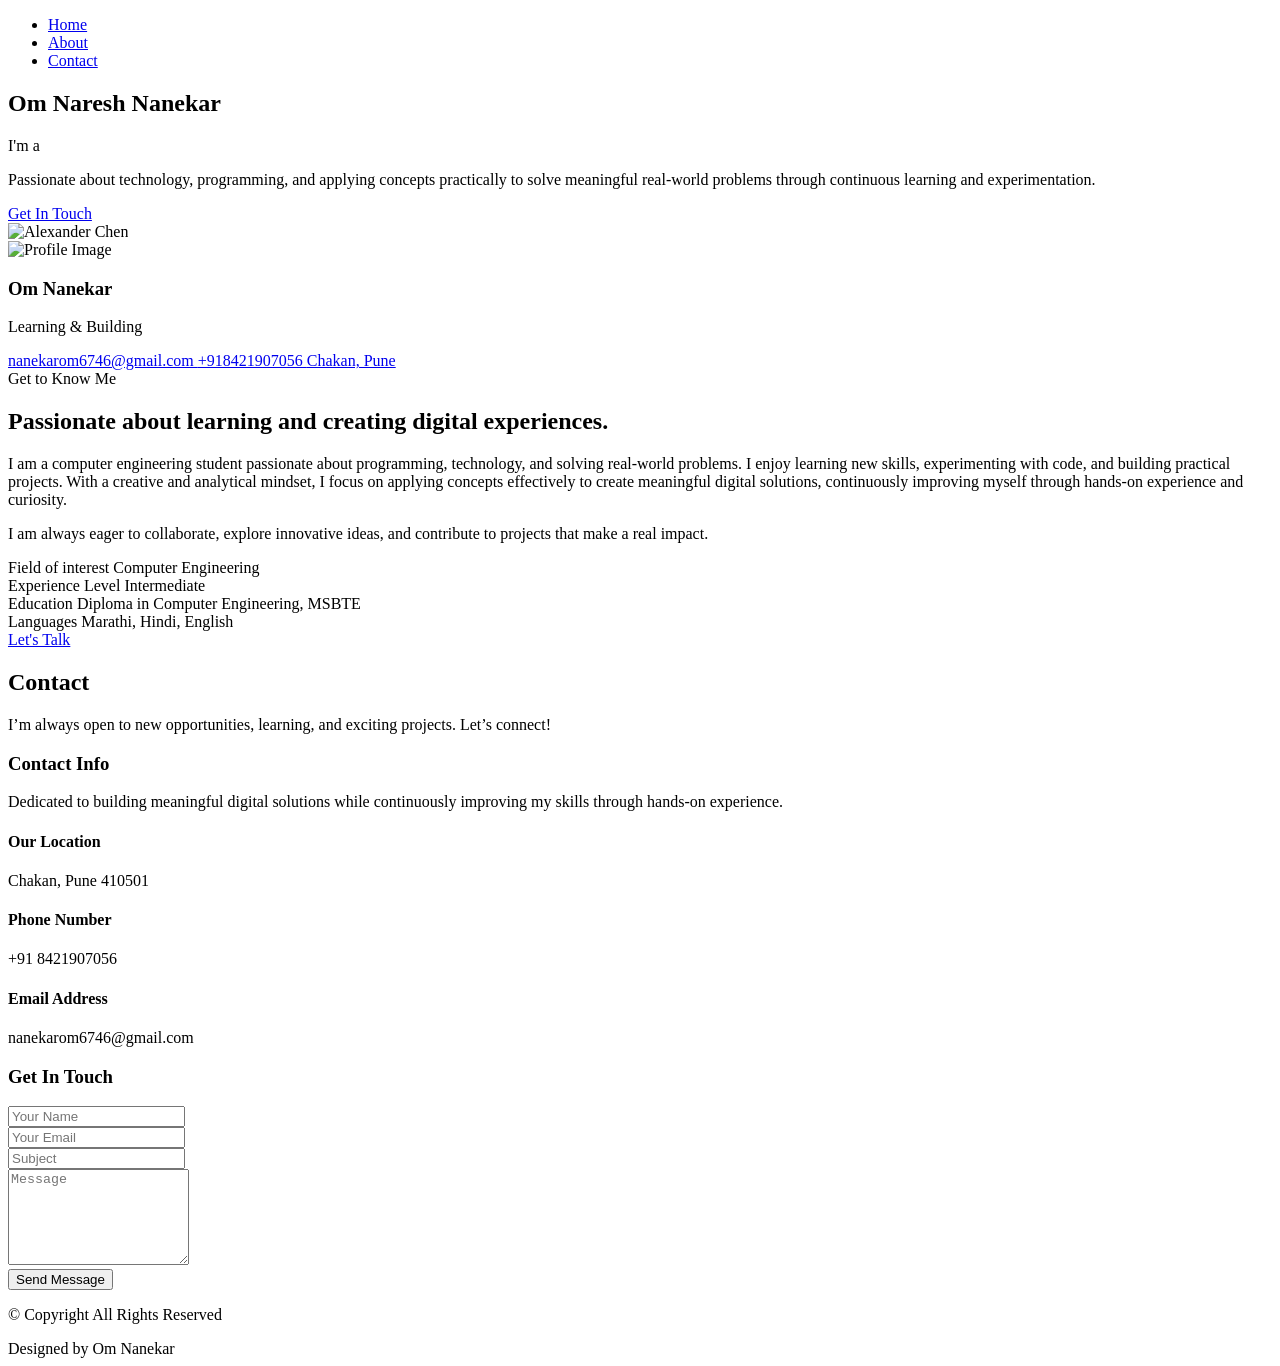
==== index.html @ 0d946e87 "changing the index.html to work forms" ====
<!DOCTYPE html>
<html lang="en">

<head>
  <meta charset="utf-8">
  <meta content="width=device-width, initial-scale=1.0" name="viewport">
  <title>Om Naresh Nanekar | Computer Engineering Student</title>
  <meta name="description" content="">
  <meta name="keywords" content="">

  <!-- Favicons -->
  <link href="assets/img/favicon.png" rel="icon">
  <link href="assets/img/apple-touch-icon.png" rel="apple-touch-icon">

  <!-- Fonts -->
  <link href="https://fonts.googleapis.com" rel="preconnect">
  <link href="https://fonts.gstatic.com" rel="preconnect" crossorigin>
  <link href="https://fonts.googleapis.com/css2?family=Roboto:ital,wght@0,100;0,300;0,400;0,500;0,700;0,900;1,100;1,300;1,400;1,500;1,700;1,900&family=Ubuntu:ital,wght@0,300;0,400;0,500;0,700;1,300;1,400;1,500;1,700&family=Nunito:ital,wght@0,200;0,300;0,400;0,500;0,600;0,700;0,800;0,900;1,200;1,300;1,400;1,500;1,600;1,700;1,800;1,900&display=swap" rel="stylesheet">

  <!-- Vendor CSS Files -->
  <link href="assets/vendor/bootstrap/css/bootstrap.min.css" rel="stylesheet">
  <link href="assets/vendor/bootstrap-icons/bootstrap-icons.css" rel="stylesheet">
  <link href="assets/vendor/aos/aos.css" rel="stylesheet">
  <link href="assets/vendor/glightbox/css/glightbox.min.css" rel="stylesheet">
  <link href="assets/vendor/swiper/swiper-bundle.min.css" rel="stylesheet">

  <!-- Main CSS File -->
  <link href="assets/css/main.css" rel="stylesheet">

  <!-- =======================================================
  * Template Name: SnapFolio
  * Template URL: https://bootstrapmade.com/snapfolio-bootstrap-portfolio-template/
  * Updated: Jul 21 2025 with Bootstrap v5.3.7
  * Author: BootstrapMade.com
  * License: https://bootstrapmade.com/license/
  ======================================================== -->
</head>

<body class="index-page">

  <header id="header" class="header dark-background d-flex flex-column justify-content-center">
    <i class="header-toggle d-xl-none bi bi-list"></i>

    <div class="header-container d-flex flex-column align-items-start">
      <nav id="navmenu" class="navmenu">
        <ul>
          <li><a href="#hero" class="active"><i class="bi bi-house navicon"></i>Home</a></li>
          <li><a href="#about"><i class="bi bi-person navicon"></i> About</a></li>
          <!--<li><a href="#portfolio"><i class="bi bi-images navicon"></i> Portfolio</a></li>-->
          <!--<li><a href="#services"><i class="bi bi-hdd-stack navicon"></i> Services</a></li>-->
          <!--<li class="dropdown"><a href="#"><i class="bi bi-menu-button navicon"></i> <span>Dropdown</span> <i class="bi bi-chevron-down toggle-dropdown"></i></a>
            <ul>
              <li><a href="#">Dropdown 1</a></li>
              <li class="dropdown"><a href="#"><span>Deep Dropdown</span> <i class="bi bi-chevron-down toggle-dropdown"></i></a>
                <ul>
                  <li><a href="#">Deep Dropdown 1</a></li>
                  <li><a href="#">Deep Dropdown 2</a></li>
                  <li><a href="#">Deep Dropdown 3</a></li>
                  <li><a href="#">Deep Dropdown 4</a></li>
                  <li><a href="#">Deep Dropdown 5</a></li>
                </ul>
              </li>
              <li><a href="#">Dropdown 2</a></li>
              <li><a href="#">Dropdown 3</a></li>
              <li><a href="#">Dropdown 4</a></li>
            </ul>
          </li>-->
          <li><a href="#contact"><i class="bi bi-envelope navicon"></i> Contact</a></li>
        </ul>
      </nav>

      <div class="social-links text-center align-items-center">
        <!-- <a href="#" class="twitter"><i class="bi bi-twitter-x"></i></a> -->
        <!-- <a href="mailto:nanekarom6746@gmail.com"><i class="bi bi-envelope-fill"></i></a> -->
        <!-- <a href="https://wa.me/918421907056" class="whatsapp"><i class="bi bi-whatsapp"></i></a> -->
        <!-- <a href="https://www.instagram.com/om_naresh_nanekar_/" target="_blank" class="instagram"><i class="bi bi-instagram"></i></a> -->
        <!-- <a href="https://www.linkedin.com/in/om-nanekar" class="linkedin"><i class="bi bi-linkedin"></i></a> -->
      </div>

    </div>

  </header>

  <main class="main">

    <!-- Hero Section -->
    <section id="hero" class="hero section">

      <div class="background-elements">
        <div class="bg-circle circle-1"></div>
        <div class="bg-circle circle-2"></div>
      </div>

      <div class="hero-content">

        <div class="container">
          <div class="row align-items-center">

            <div class="col-lg-6" data-aos="fade-right" data-aos-delay="100">
              <div class="hero-text">
                <!--<h1>Om Naresh Nanekar</span></h1>-->
                <h2>Om Naresh Nanekar</h2>
                <p class="lead">I'm a <span class="typed" data-typed-items="Learner,In training, Thinker"></span></p>
                <p class="description">Passionate about technology, programming, and applying concepts practically to solve meaningful real-world problems through continuous learning and experimentation.</p>

                <div class="hero-actions">
                  <!--<a href="#portfolio" class="btn btn-primary">View My Work</a>-->
                  <a href="#contact" class="btn btn-outline">Get In Touch</a>
                </div>

                <div class="social-links">
                  <a href="https://www.instagram.com/om_naresh_nanekar_/" target="_blank"><i class="bi bi-instagram"></i></a>
                  <a href="https://github.com/Om-Nanekar"><i class="bi bi-github"></i></a>
                  <a href="https://www.linkedin.com/in/om-nanekar"><i class="bi bi-linkedin"></i></a>
                  <a href="https://wa.me/918421907056"><i class="bi bi-whatsapp"></i></a>
                  <a href="mailto:nanekarom6746@gmail.com"><i class="bi bi-envelope-fill"></i></a>
                </div>
              </div>
            </div>

            <div class="col-lg-6" data-aos="fade-left" data-aos-delay="200">
              <div class="hero-visual">
                <div class="profile-container">
                  <div class="profile-background"></div>
                  <img src="assets/img/profile/profile1.jpg" alt="Alexander Chen" class="profile-image">
                </div>
              </div>
            </div>

          </div>
        </div>
      </div>

    </section><!-- /Hero Section -->

    <!-- About Section -->
    <section id="about" class="about section">

      <div class="container" data-aos="fade-up" data-aos-delay="100">

        <div class="row">
          <div class="col-lg-5" data-aos="zoom-in" data-aos-delay="200">
            <div class="profile-card">
              <div class="profile-header">
                <div class="profile-image">
                  <img src="assets/img/profile/profile1.jpg" alt="Profile Image" class="img-fluid">
                </div>
                <div class="profile-badge">
                  <i class="bi bi-check-circle-fill"></i>
                </div>
              </div>

              <div class="profile-content">
                <h3>Om Nanekar</h3>
                <p class="profession">Learning &amp; Building</p>

                <div class="contact-links">
                  <a href="mailto:nanekarom6746@gmail.com" class="contact-item">
                    <i class="bi bi-envelope"></i>
                    nanekarom6746@gmail.com
                  </a>
                  <a href="tel:+918421907056" class="contact-item">
                    <i class="bi bi-telephone"></i>
                    +918421907056
                  </a>
                  <a href="#" class="contact-item">
                    <i class="bi bi-geo-alt"></i>
                    Chakan, Pune
                  </a>
                </div>
              </div>
            </div>
          </div>

          <div class="col-lg-7" data-aos="fade-left" data-aos-delay="300">
            <div class="about-content">
              <div class="section-header">
                <span class="badge-text">Get to Know Me</span>
                <h2>Passionate about learning and creating digital experiences.</h2>
              </div>

              <div class="description">
                <p>I am a computer engineering student passionate about programming, technology, and solving real-world problems. I enjoy learning new skills, experimenting with code, and building practical projects. With a creative and analytical mindset, I focus on applying concepts effectively to create meaningful digital solutions, continuously improving myself through hands-on experience and curiosity.</p>

                <p>I am always eager to collaborate, explore innovative ideas, and contribute to projects that make a real impact.</p>
              </div>

              <!--<div class="stats-grid">
                <div class="stat-item">
                  <div class="stat-number">150+</div>
                  <div class="stat-label">Projects Completed</div>
                </div>
                <div class="stat-item">
                  <div class="stat-number">5+</div>
                  <div class="stat-label">Years Experience</div>
                </div>
                <div class="stat-item">
                  <div class="stat-number">98%</div>
                  <div class="stat-label">Client Satisfaction</div>
                </div>
              </div>--> 

              <div class="details-grid">
                <div class="detail-row">
                  <div class="detail-item">
                    <span class="detail-label">Field of interest </span>
                    <span class="detail-value">Computer Engineering</span>
                  </div>
                  <div class="detail-item">
                    <span class="detail-label">Experience Level</span>
                    <span class="detail-value">Intermediate</span>
                  </div>
                </div>
                <div class="detail-row">
                  <div class="detail-item">
                    <span class="detail-label">Education</span>
                    <span class="detail-value">Diploma in Computer Engineering, MSBTE</span>
                  </div>
                  <div class="detail-item">
                    <span class="detail-label">Languages</span>
                    <span class="detail-value">Marathi, Hindi, English </span>
                  </div>
                </div>
              </div>

              <div class="cta-section">
                <!--<a href="#" class="btn btn-primary">
                  <i class="bi bi-download"></i>
                  Download Resume
                </a>-->
                <a href="#contact" class="btn btn-outline">
                  <i class="bi bi-chat-dots"></i>
                  Let's Talk
                </a>
              </div>
            </div>
          </div>
        </div>

      </div>

    </section><!-- /About Section -->






    <!-- Contact Section -->
    <section id="contact" class="contact section">

      <!-- Section Title -->
      <div class="container section-title" data-aos="fade-up">
        <h2>Contact</h2>
        <p>I’m always open to new opportunities, learning, and exciting projects. Let’s connect!</p>
      </div><!-- End Section Title -->

      <div class="container">

        <div class="row g-4 g-lg-5">
          <div class="col-lg-5">
            <div class="info-box">
              <h3>Contact Info</h3>
              <p>Dedicated to building meaningful digital solutions while continuously improving my skills through hands-on experience.</p>

              <div class="info-item">
                <div class="icon-box">
                  <i class="bi bi-geo-alt"></i>
                </div>
                <div class="content">
                  <h4>Our Location</h4>
                  <p>Chakan, Pune 410501</p>
                </div>
              </div>

              <div class="info-item">
                <div class="icon-box">
                  <i class="bi bi-telephone"></i>
                </div>
                <div class="content">
                  <h4>Phone Number</h4>
                  <p>+91 8421907056</p>
                </div>
              </div>

              <div class="info-item">
                <div class="icon-box">
                  <i class="bi bi-envelope"></i>
                </div>
                <div class="content">
                  <h4>Email Address</h4>
                  <p>nanekarom6746@gmail.com</p>
                </div>
              </div>
            </div>
          </div>

          <div class="col-lg-7">
            <div class="contact-form">
              <h3>Get In Touch</h3>
              

              <form action="https://api.web3forms.com/submit" method="POST">
                <input type="hidden" name="access_key" value="91264817-79f0-4d97-8df3-6d84813d68cc">
                <div class="row gy-4">

                  <div class="col-md-6">
                    <input type="text" name="name" class="form-control" placeholder="Your Name" required="">
                  </div>

                  <div class="col-md-6 ">
                    <input type="email" class="form-control" name="email" placeholder="Your Email" required="">
                  </div>

                  <div class="col-12">
                    <input type="text" class="form-control" name="subject" placeholder="Subject" required="">
                  </div>

                  <div class="col-12">
                    <textarea class="form-control" name="message" rows="6" placeholder="Message" required=""></textarea>
                  </div>

                  <div class="col-12 text-center">
                    <!-- <div class="loading">Loading</div> -->
                    <!-- <div class="error-message"></div> -->
                    <!-- <div class="sent-message">Your message has been sent. Thank you!</div> -->

                    <button type="submit" class="btn">Send Message</button>
                    <input type="hidden" name="redirect" value="https://om-nanekar.github.io/portfolio-v2/">
                  </div>

                </div>
              </form>

            </div>
          </div>

        </div>

      </div>

    </section><!-- /Contact Section -->

  </main>

  <footer id="footer" class="footer position-relative">

    <div class="container">
      <div class="copyright text-center ">
        <p>© <span>Copyright</span> <strong class="px-1 sitename"></strong> <span>All Rights Reserved</span></p>
      </div>
      <div class="credits">
        <!-- All the links in the footer should remain intact. -->
        <!-- You can delete the links only if you've purchased the pro version. -->
        <!-- Licensing information: https://bootstrapmade.com/license/ -->
        <!-- Purchase the pro version with working PHP/AJAX contact form: [buy-url] -->
        Designed by Om Nanekar
      </div>
    </div>

  </footer>

  <!-- Scroll Top -->
  <a href="#" id="scroll-top" class="scroll-top d-flex align-items-center justify-content-center"><i class="bi bi-arrow-up-short"></i></a>

  <!-- Preloader -->
  <div id="preloader"></div>

  <!-- Vendor JS Files -->
  <script src="assets/vendor/bootstrap/js/bootstrap.bundle.min.js"></script>
  <!-- <script src="assets/vendor/php-email-form/validate.js"></script> -->
  <script src="assets/vendor/aos/aos.js"></script>
  <script src="assets/vendor/typed.js/typed.umd.js"></script>
  <script src="assets/vendor/purecounter/purecounter_vanilla.js"></script>
  <script src="assets/vendor/waypoints/noframework.waypoints.js"></script>
  <script src="assets/vendor/isotope-layout/isotope.pkgd.min.js"></script>
  <script src="assets/vendor/imagesloaded/imagesloaded.pkgd.min.js"></script>
  <script src="assets/vendor/glightbox/js/glightbox.min.js"></script>
  <script src="assets/vendor/swiper/swiper-bundle.min.js"></script>

  <!-- Main JS File -->
  <script src="assets/js/main.js"></script>

</body>

</html>
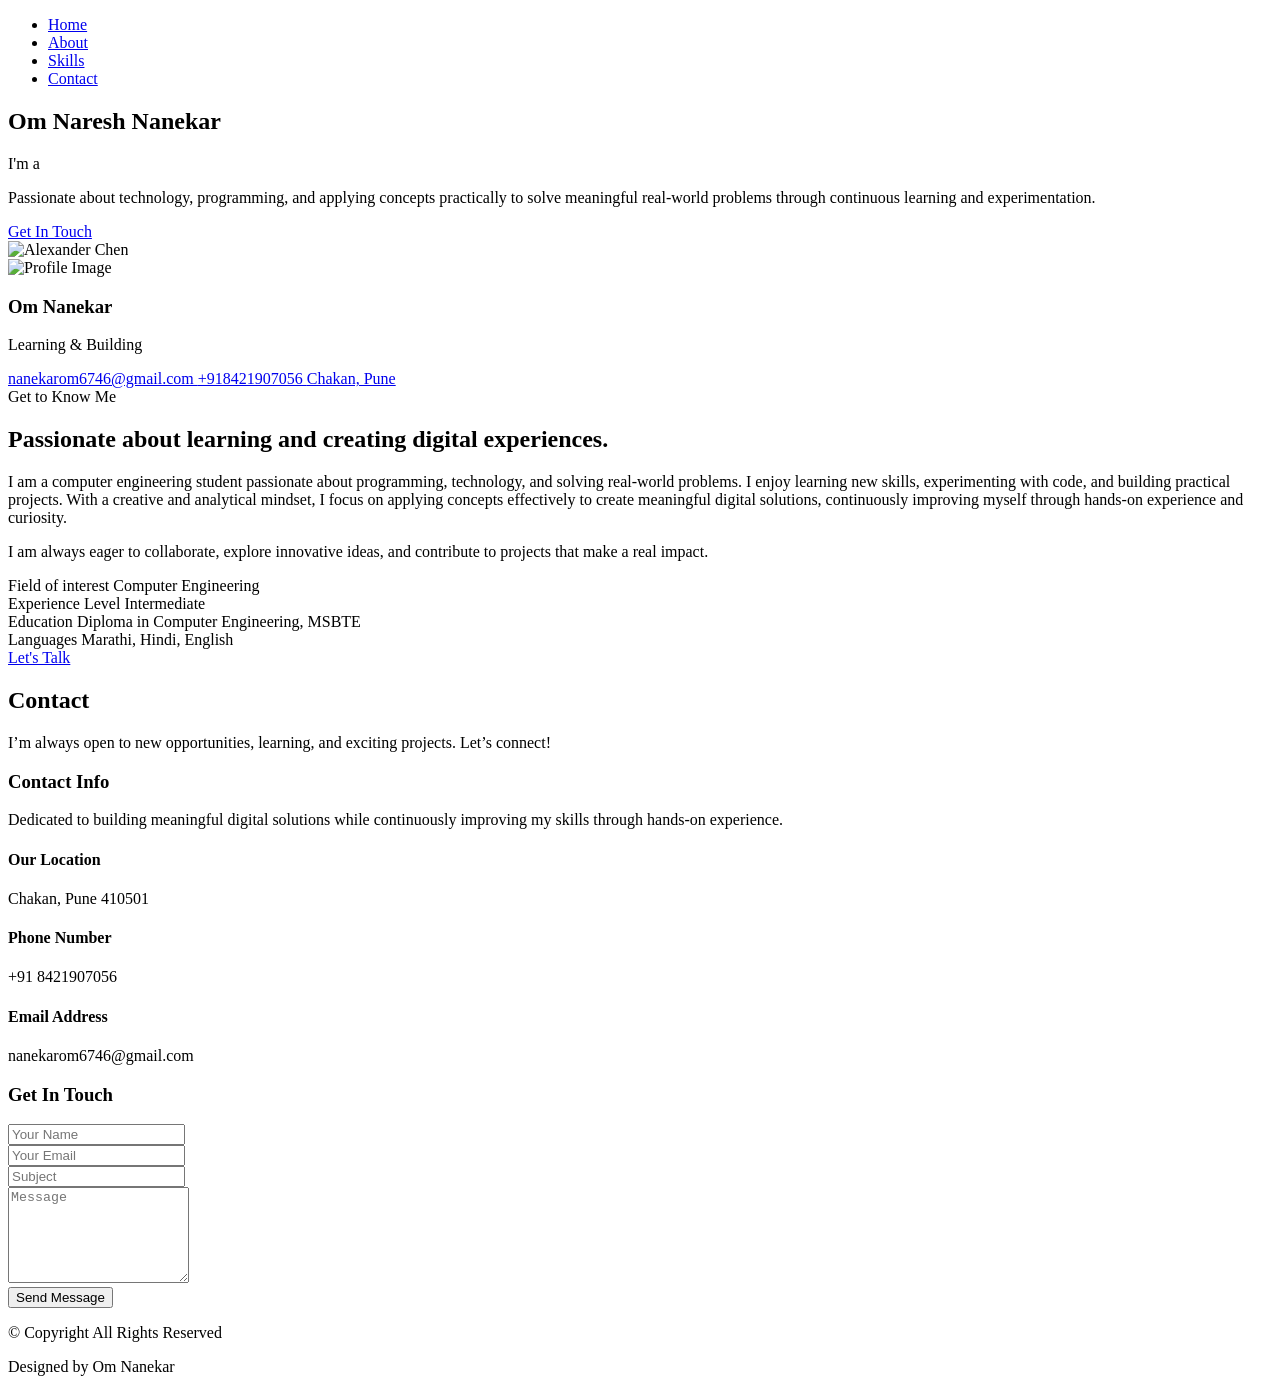
==== commit f4159aca: "Added skills and projects icon on navbar" ====
--- a/index.html
+++ b/index.html
@@ -65,6 +65,7 @@
               <li><a href="#">Dropdown 4</a></li>
             </ul>
           </li>-->
+          <li><a href="#skills"><i class="bi bi-code-slash"></i>  Skills</a></li>
           <li><a href="#contact"><i class="bi bi-envelope navicon"></i> Contact</a></li>
         </ul>
       </nav>
@@ -326,7 +327,7 @@
                     <!-- <div class="sent-message">Your message has been sent. Thank you!</div> -->
 
                     <button type="submit" class="btn">Send Message</button>
-                    <input type="hidden" name="redirect" value="https://om-nanekar.github.io/portfolio-v2/">
+                    <input type="hidden" name="redirect" value="https://om-nanekar.github.io/portfolio-v2/thankyou.html">
                   </div>
 
                 </div>
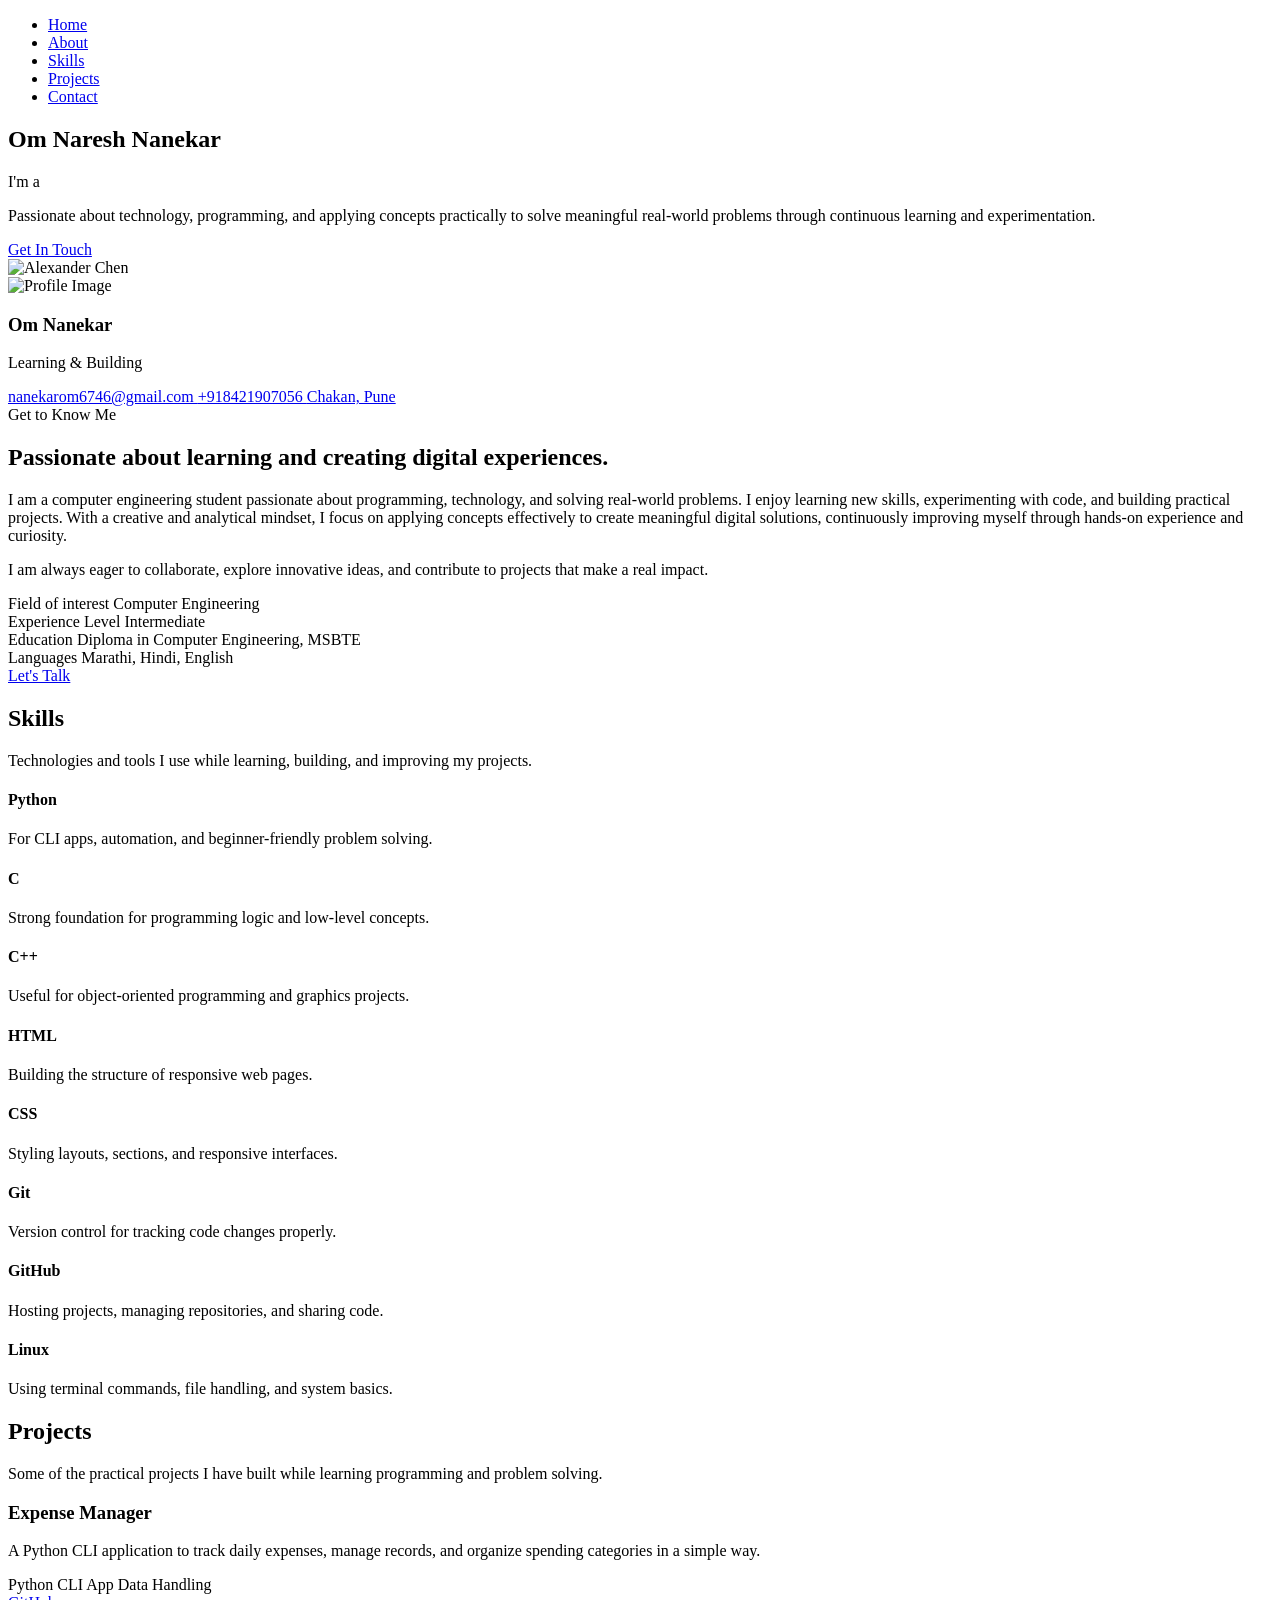
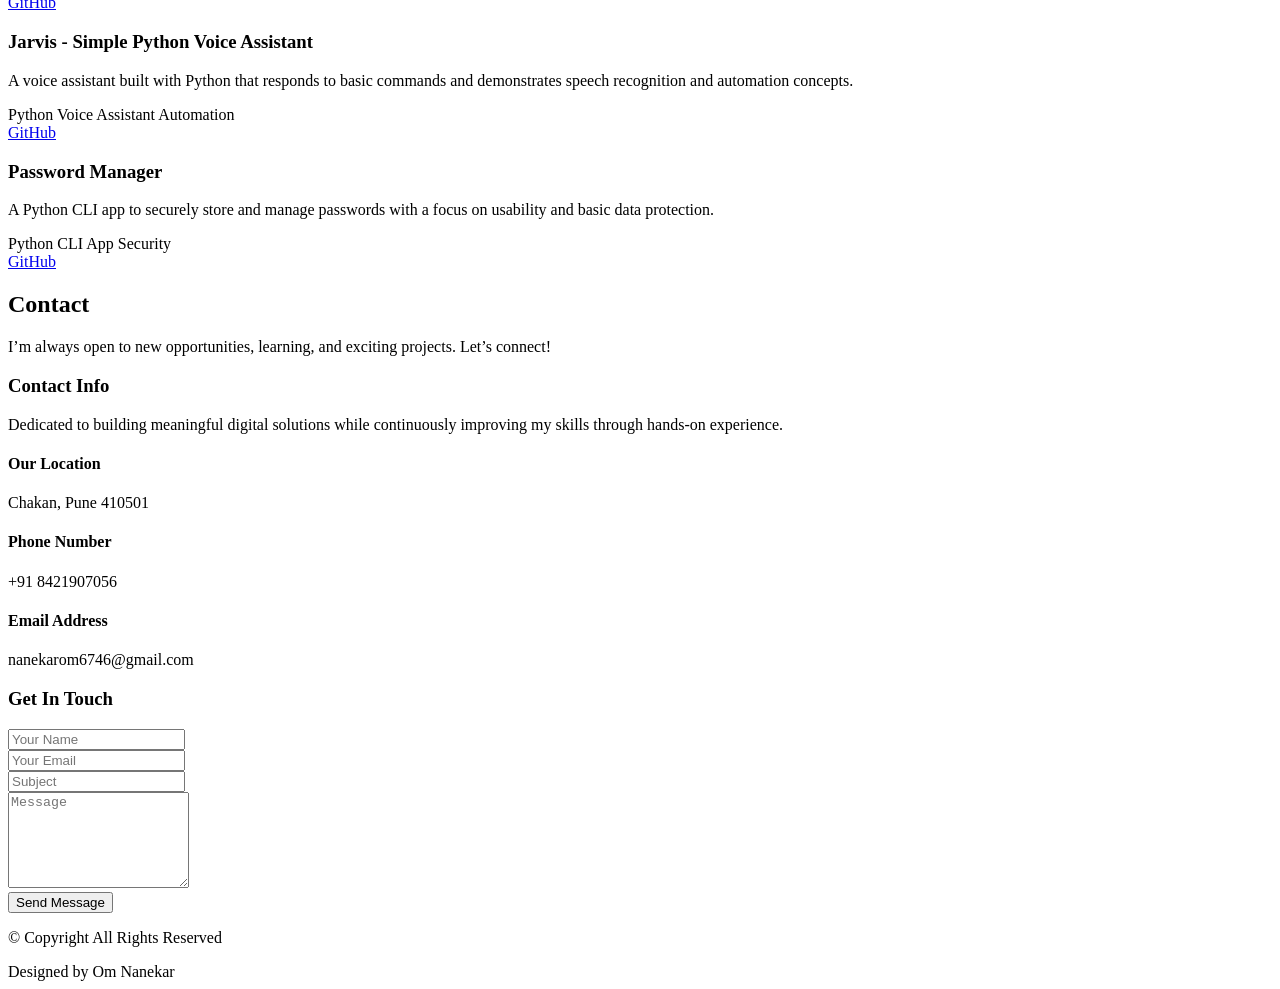
==== commit 3be55b7c: "Added Skills and Projects section" ====
--- a/index.html
+++ b/index.html
@@ -65,7 +65,8 @@
               <li><a href="#">Dropdown 4</a></li>
             </ul>
           </li>-->
-          <li><a href="#skills"><i class="bi bi-code-slash"></i>  Skills</a></li>
+          <li><a href="#skills"><i class="bi bi-code-slash navicon"></i> Skills</a></li>
+          <li><a href="#projects"><i class="bi bi-folder navicon"></i> Projects</a></li>
           <li><a href="#contact"><i class="bi bi-envelope navicon"></i> Contact</a></li>
         </ul>
       </nav>
@@ -242,9 +243,207 @@
 
     </section><!-- /About Section -->
 
-
-
-
+    <!-- Skills Section -->
+    <section id="skills" class="skills section">
+
+      <!-- Section Title -->
+      <div class="container section-title" data-aos="fade-up">
+        <h2>Skills</h2>
+        <p>Technologies and tools I use while learning, building, and improving my projects.</p>
+      </div>
+
+      <div class="container" data-aos="fade-up" data-aos-delay="100">
+        <div class="row g-4">
+
+          <!-- Python -->
+          <div class="col-6 col-md-4 col-lg-3">
+            <div class="skill-card">
+              <div class="skill-icon">
+                <i class="bi bi-filetype-py"></i>
+              </div>
+              <h4>Python</h4>
+              <p>For CLI apps, automation, and beginner-friendly problem solving.</p>
+            </div>
+          </div>
+
+          <!-- C -->
+          <div class="col-6 col-md-4 col-lg-3">
+            <div class="skill-card">
+              <div class="skill-icon">
+                <i class="bi bi-code-slash"></i>
+              </div>
+              <h4>C</h4>
+              <p>Strong foundation for programming logic and low-level concepts.</p>
+            </div>
+          </div>
+
+          <!-- C++ -->
+          <div class="col-6 col-md-4 col-lg-3">
+            <div class="skill-card">
+              <div class="skill-icon">
+                <i class="bi bi-c-square"></i>
+              </div>
+              <h4>C++</h4>
+              <p>Useful for object-oriented programming and graphics projects.</p>
+            </div>
+          </div>
+
+          <!-- HTML -->
+          <div class="col-6 col-md-4 col-lg-3">
+            <div class="skill-card">
+              <div class="skill-icon">
+                <i class="bi bi-filetype-html"></i>
+              </div>
+              <h4>HTML</h4>
+              <p>Building the structure of responsive web pages.</p>
+            </div>
+          </div>
+
+          <!-- CSS -->
+          <div class="col-6 col-md-4 col-lg-3">
+            <div class="skill-card">
+              <div class="skill-icon">
+                <i class="bi bi-filetype-css"></i>
+              </div>
+              <h4>CSS</h4>
+              <p>Styling layouts, sections, and responsive interfaces.</p>
+            </div>
+          </div>
+
+          <!-- Git -->
+          <div class="col-6 col-md-4 col-lg-3">
+            <div class="skill-card">
+              <div class="skill-icon">
+                <i class="bi bi-git"></i>
+              </div>
+              <h4>Git</h4>
+              <p>Version control for tracking code changes properly.</p>
+            </div>
+          </div>
+
+          <!-- GitHub -->
+          <div class="col-6 col-md-4 col-lg-3">
+            <div class="skill-card">
+              <div class="skill-icon">
+                <i class="bi bi-github"></i>
+              </div>
+              <h4>GitHub</h4>
+              <p>Hosting projects, managing repositories, and sharing code.</p>
+            </div>
+          </div>
+
+          <!-- Linux -->
+          <div class="col-6 col-md-4 col-lg-3">
+            <div class="skill-card">
+              <div class="skill-icon">
+                <i class="bi bi-terminal"></i>
+              </div>
+              <h4>Linux</h4>
+              <p>Using terminal commands, file handling, and system basics.</p>
+            </div>
+          </div>
+
+        </div>
+      </div>
+    </section>
+
+
+    <!-- Projects Section -->
+    <section id="projects" class="projects section">
+
+      <!-- Section Title -->
+      <div class="container section-title" data-aos="fade-up">
+        <h2>Projects</h2>
+        <p>Some of the practical projects I have built while learning programming and problem solving.</p>
+      </div>
+
+      <div class="container" data-aos="fade-up" data-aos-delay="100">
+        <div class="row gy-4">
+
+          <!-- Expense Manager -->
+          <div class="col-md-6 col-lg-4">
+            <div class="project-card h-100">
+              <div class="project-content">
+                <div class="project-icon">
+                  <i class="bi bi-cash-stack"></i>
+                </div>
+                <h3>Expense Manager</h3>
+                <p>
+                  A Python CLI application to track daily expenses, manage records, and organize spending categories in a simple way.
+                </p>
+
+                <div class="project-tags">
+                  <span>Python</span>
+                  <span>CLI App</span>
+                  <span>Data Handling</span>
+                </div>
+
+                <div class="project-links">
+                  <a href="https://github.com/Om-Nanekar/Expense-Manager-Python-CLI-App-" class="btn-project">
+                    <i class="bi bi-github"></i> GitHub
+                  </a>
+                </div>
+              </div>
+            </div>
+          </div>
+
+          <!-- Jarvis -->
+          <div class="col-md-6 col-lg-4">
+            <div class="project-card h-100">
+              <div class="project-content">
+                <div class="project-icon">
+                  <i class="bi bi-mic"></i>
+                </div>
+                <h3>Jarvis - Simple Python Voice Assistant</h3>
+                <p>
+                  A voice assistant built with Python that responds to basic commands and demonstrates speech recognition and automation concepts.
+                </p>
+
+                <div class="project-tags">
+                  <span>Python</span>
+                  <span>Voice Assistant</span>
+                  <span>Automation</span>
+                </div>
+
+                <div class="project-links">
+                  <a href="https://github.com/Om-Nanekar/JARVIS---Python-Voice-Assistant" class="btn-project">
+                    <i class="bi bi-github"></i> GitHub
+                  </a>
+                </div>
+              </div>
+            </div>
+          </div>
+
+          <!-- Password Manager -->
+          <div class="col-md-6 col-lg-4">
+            <div class="project-card h-100">
+              <div class="project-content">
+                <div class="project-icon">
+                  <i class="bi bi-shield-lock"></i>
+                </div>
+                <h3>Password Manager</h3>
+                <p>
+                  A Python CLI app to securely store and manage passwords with a focus on usability and basic data protection.
+                </p>
+
+                <div class="project-tags">
+                  <span>Python</span>
+                  <span>CLI App</span>
+                  <span>Security</span>
+                </div>
+
+                <div class="project-links">
+                  <a href="https://github.com/Om-Nanekar/Password_Manager" class="btn-project">
+                    <i class="bi bi-github"></i> GitHub
+                  </a>
+                </div>
+              </div>
+            </div>
+          </div>
+
+        </div>
+      </div>
+    </section>
 
 
     <!-- Contact Section -->
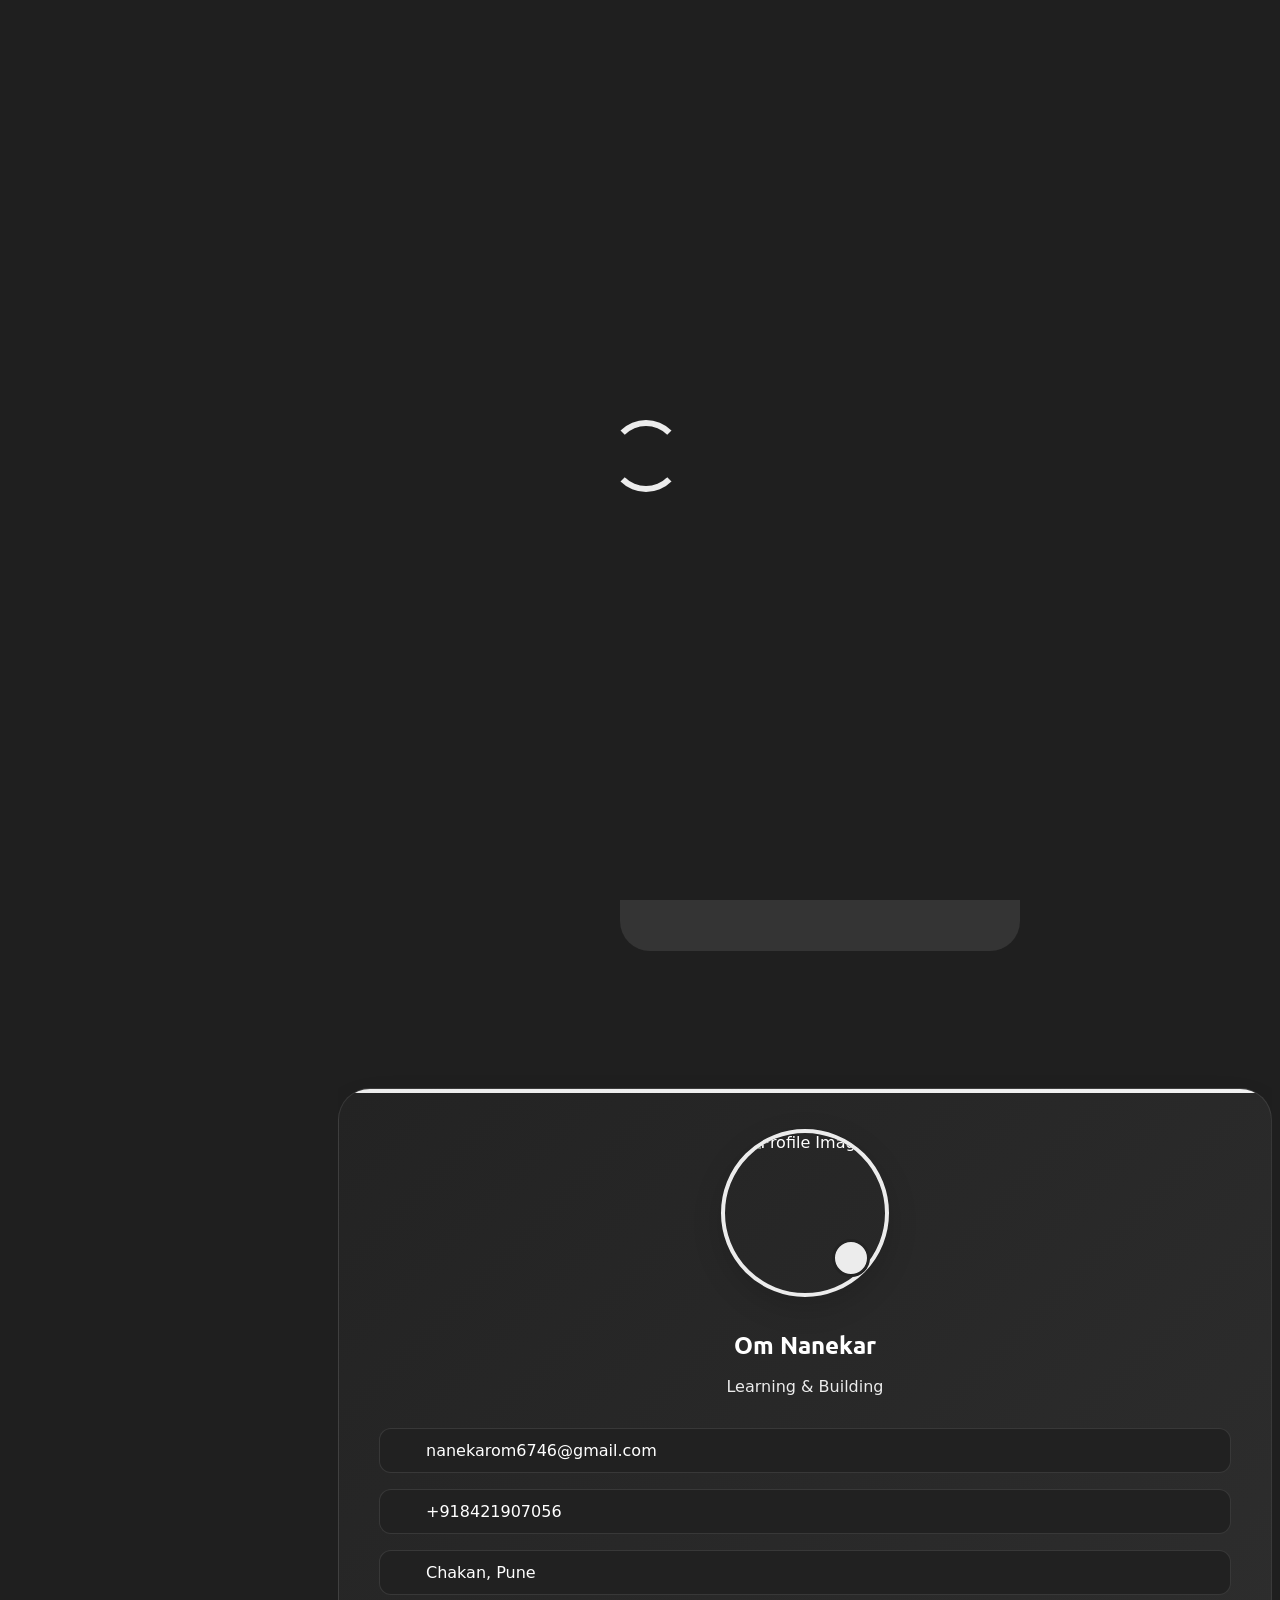
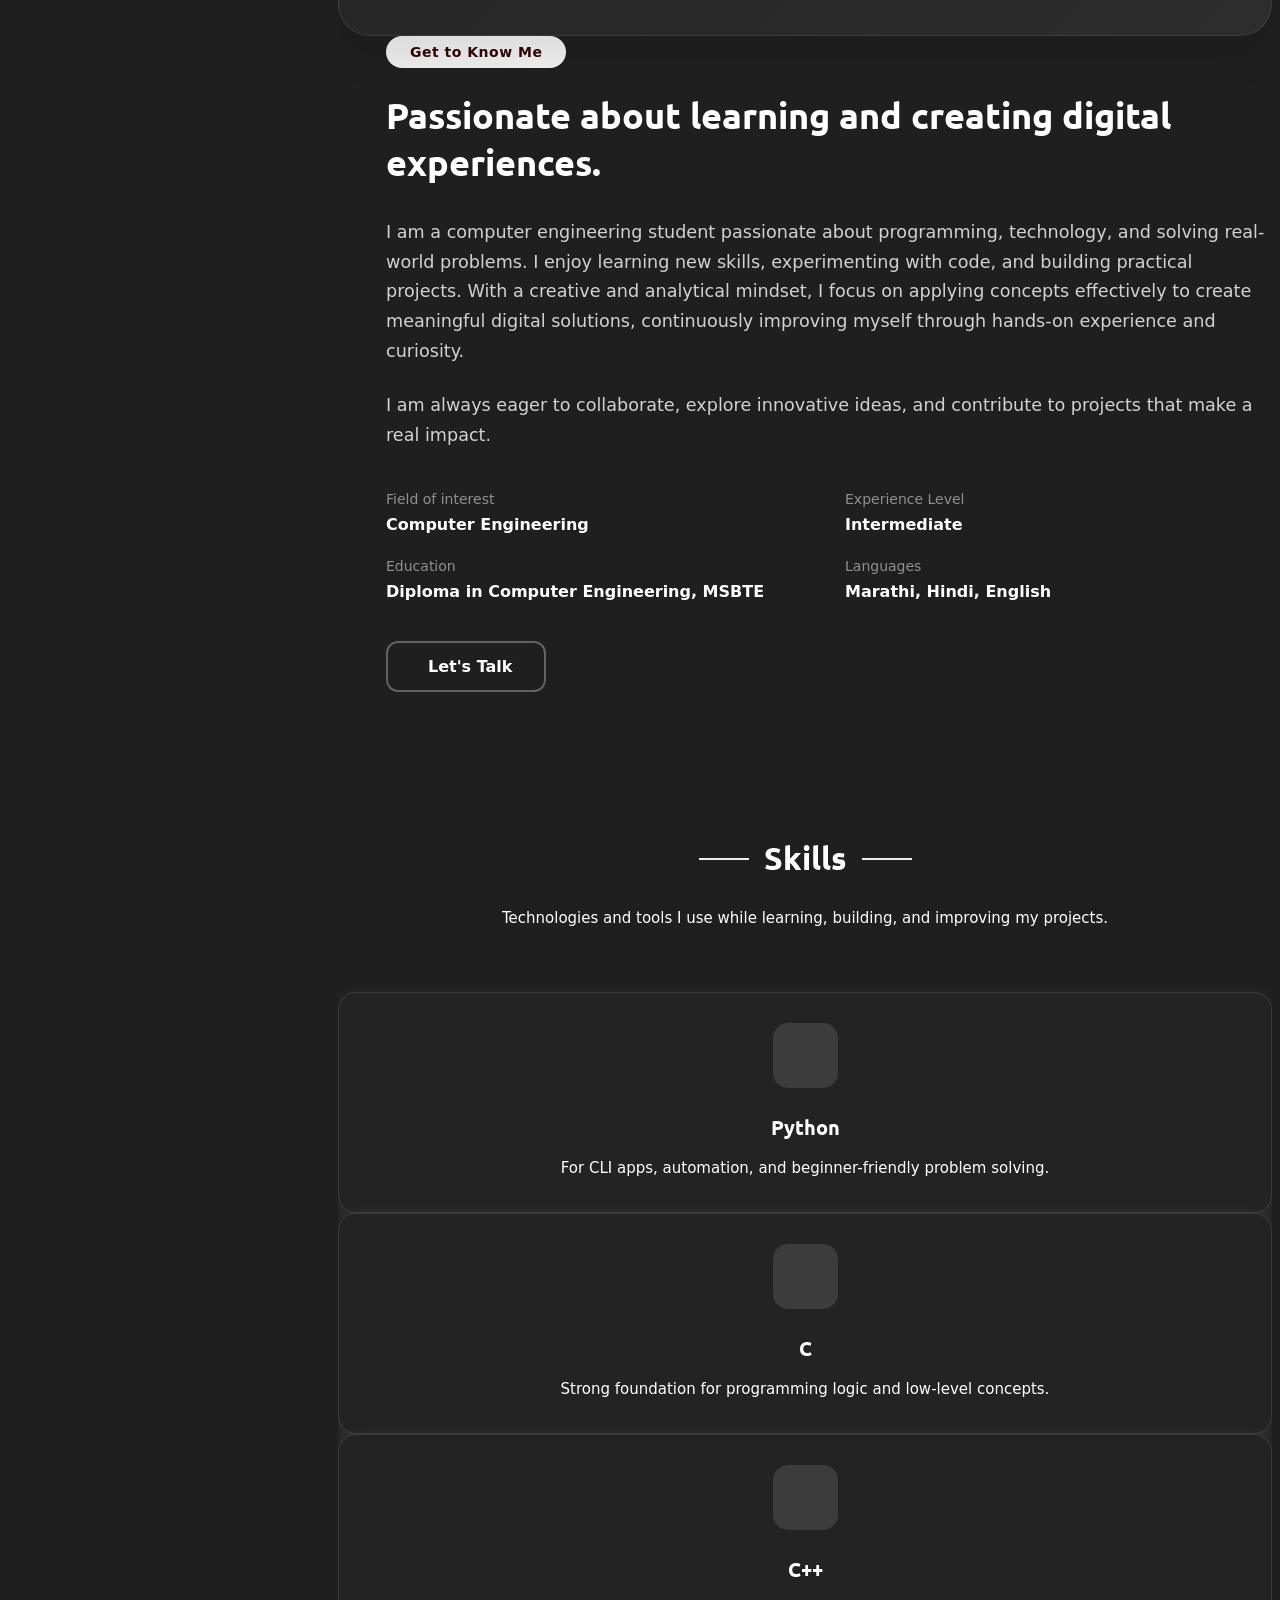
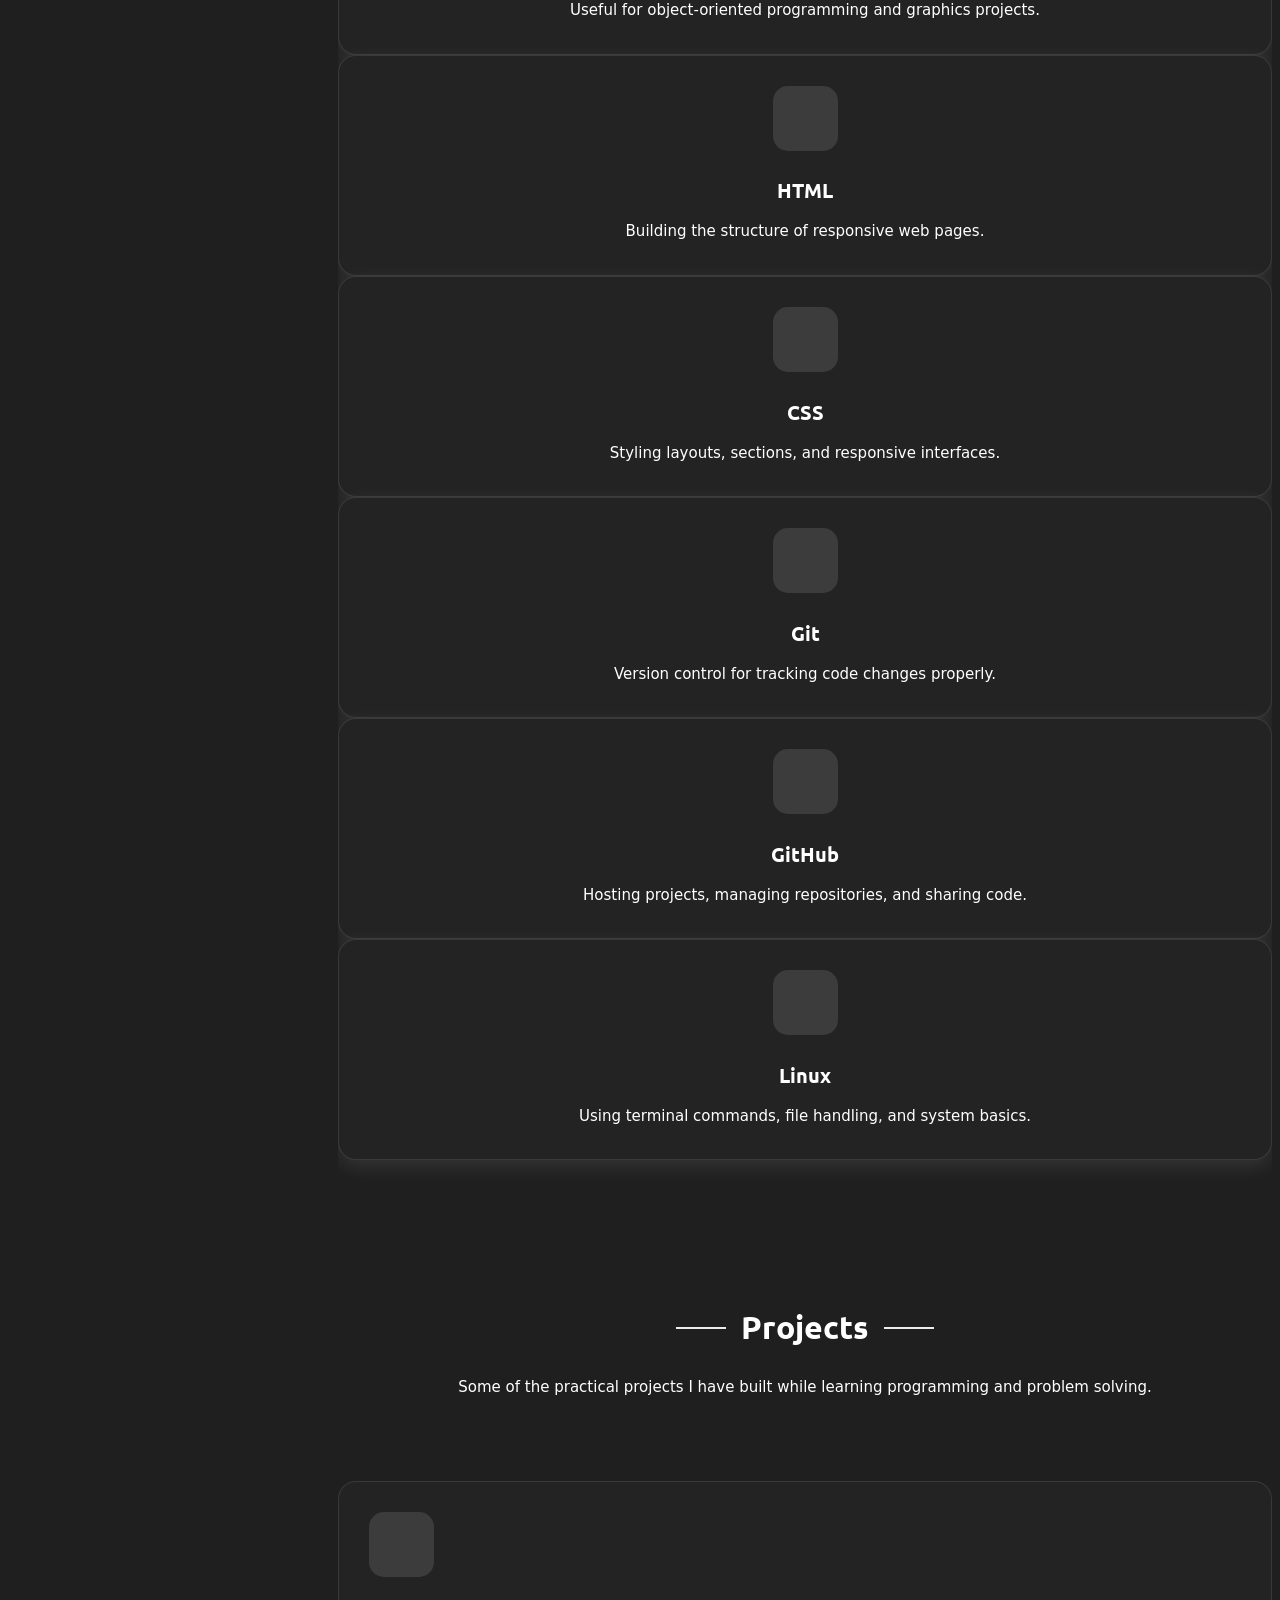
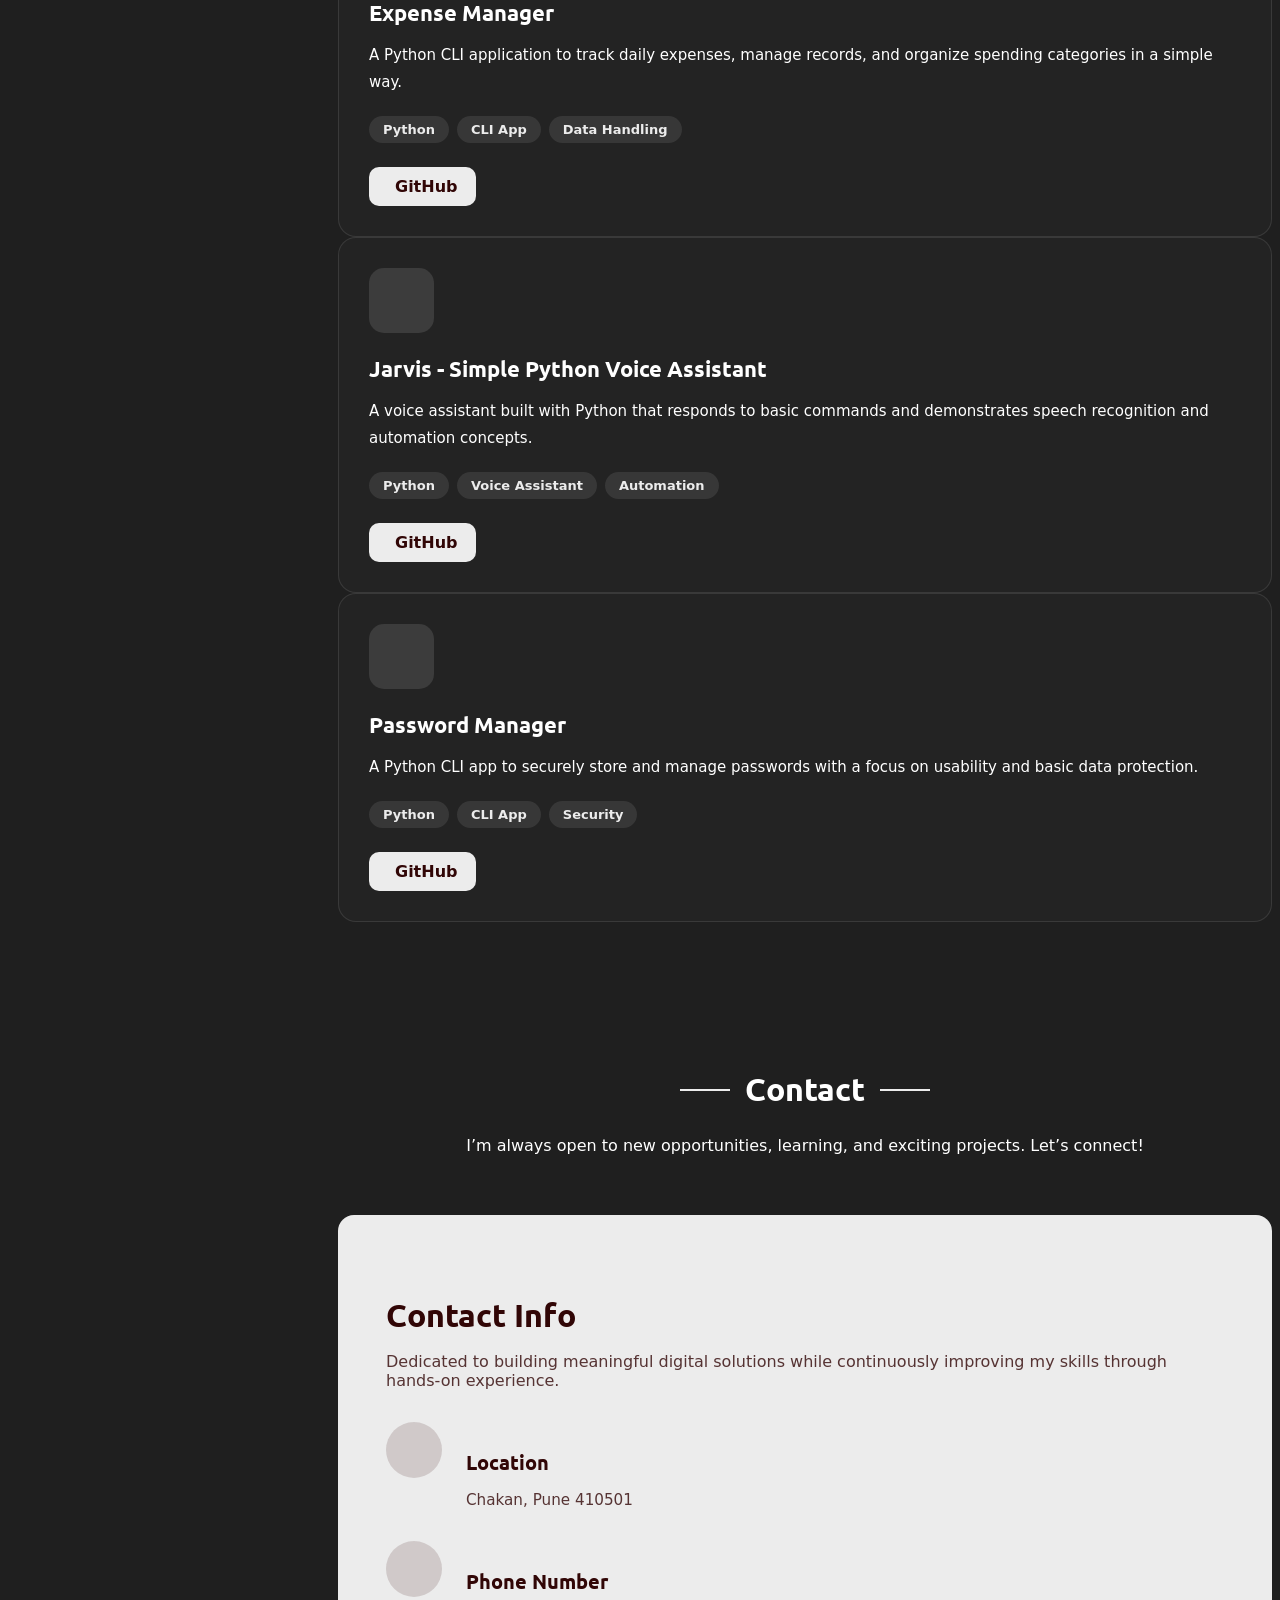
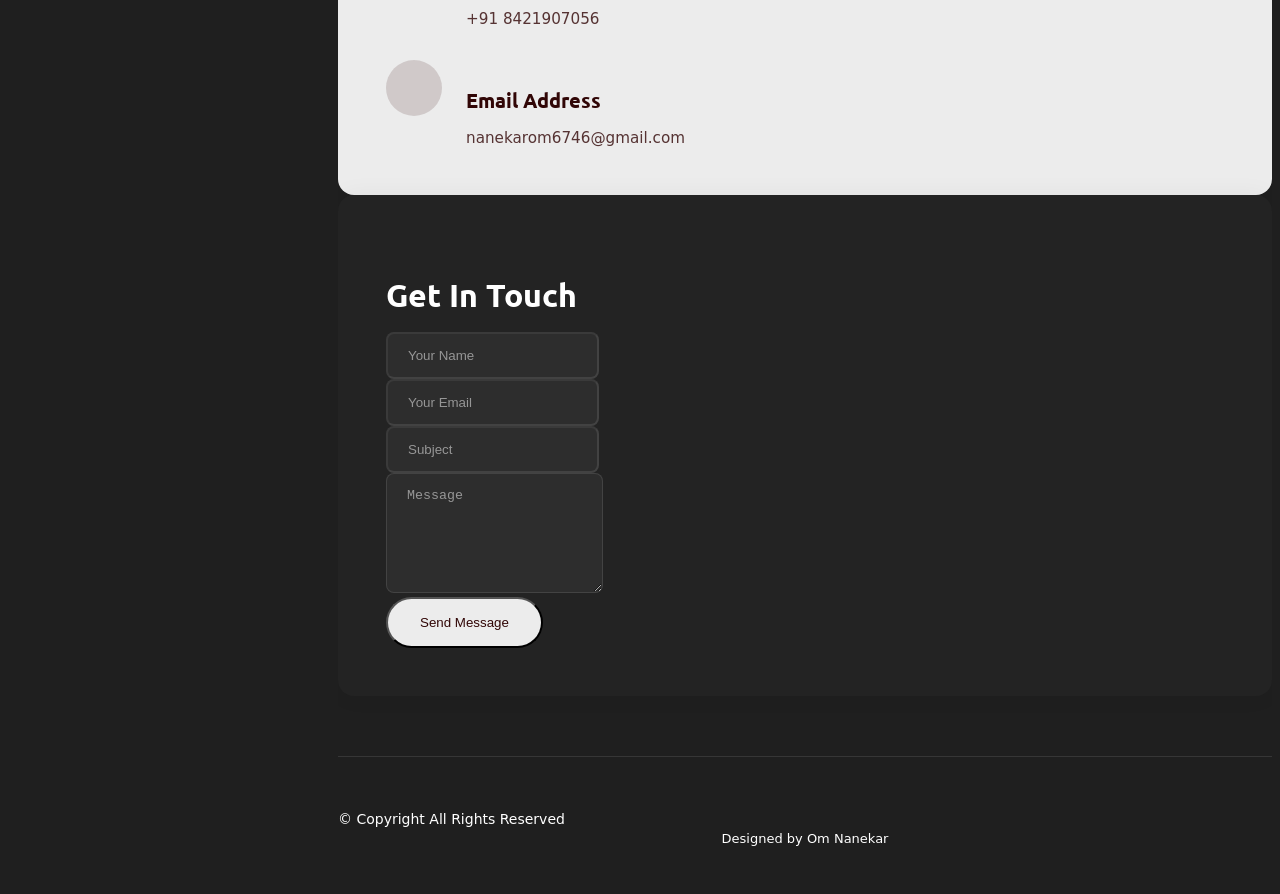
==== commit 2ef7afab: "Applyed grid on skills and projects" ====
--- a/index.html
+++ b/index.html
@@ -108,14 +108,16 @@
                 <div class="hero-actions">
                   <!--<a href="#portfolio" class="btn btn-primary">View My Work</a>-->
                   <a href="#contact" class="btn btn-outline">Get In Touch</a>
+                  <a href="#projects" class="btn btn-outline">View Projects</a>
                 </div>
 
                 <div class="social-links">
-                  <a href="https://www.instagram.com/om_naresh_nanekar_/" target="_blank"><i class="bi bi-instagram"></i></a>
                   <a href="https://github.com/Om-Nanekar"><i class="bi bi-github"></i></a>
                   <a href="https://www.linkedin.com/in/om-nanekar"><i class="bi bi-linkedin"></i></a>
                   <a href="https://wa.me/918421907056"><i class="bi bi-whatsapp"></i></a>
                   <a href="mailto:nanekarom6746@gmail.com"><i class="bi bi-envelope-fill"></i></a>
+                  <a href="https://discord.com/users/itsomii_01"><i class="bi bi-discord"></i></a>
+                  <a href="https://www.instagram.com/om_naresh_nanekar_/" target="_blank"><i class="bi bi-instagram"></i></a>
                 </div>
               </div>
             </div>
@@ -468,7 +470,7 @@
                   <i class="bi bi-geo-alt"></i>
                 </div>
                 <div class="content">
-                  <h4>Our Location</h4>
+                  <h4>Location</h4>
                   <p>Chakan, Pune 410501</p>
                 </div>
               </div>
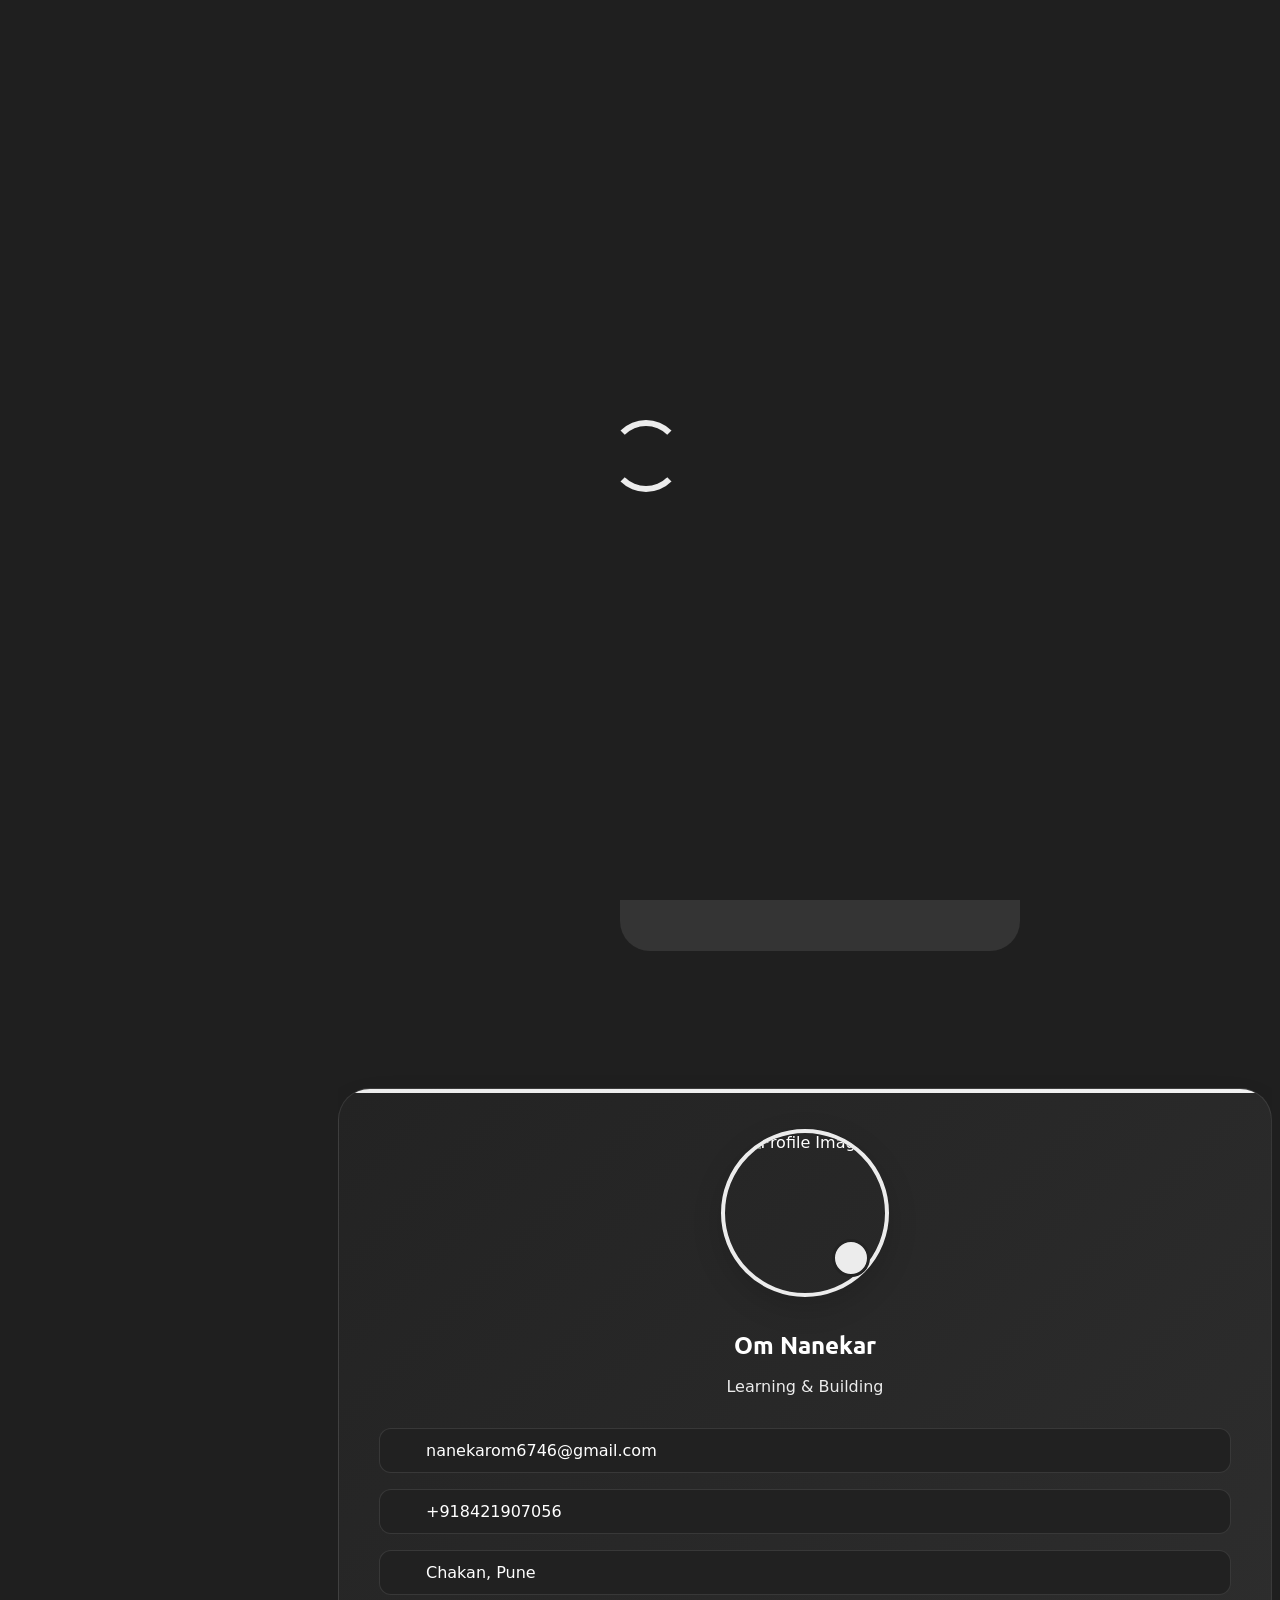
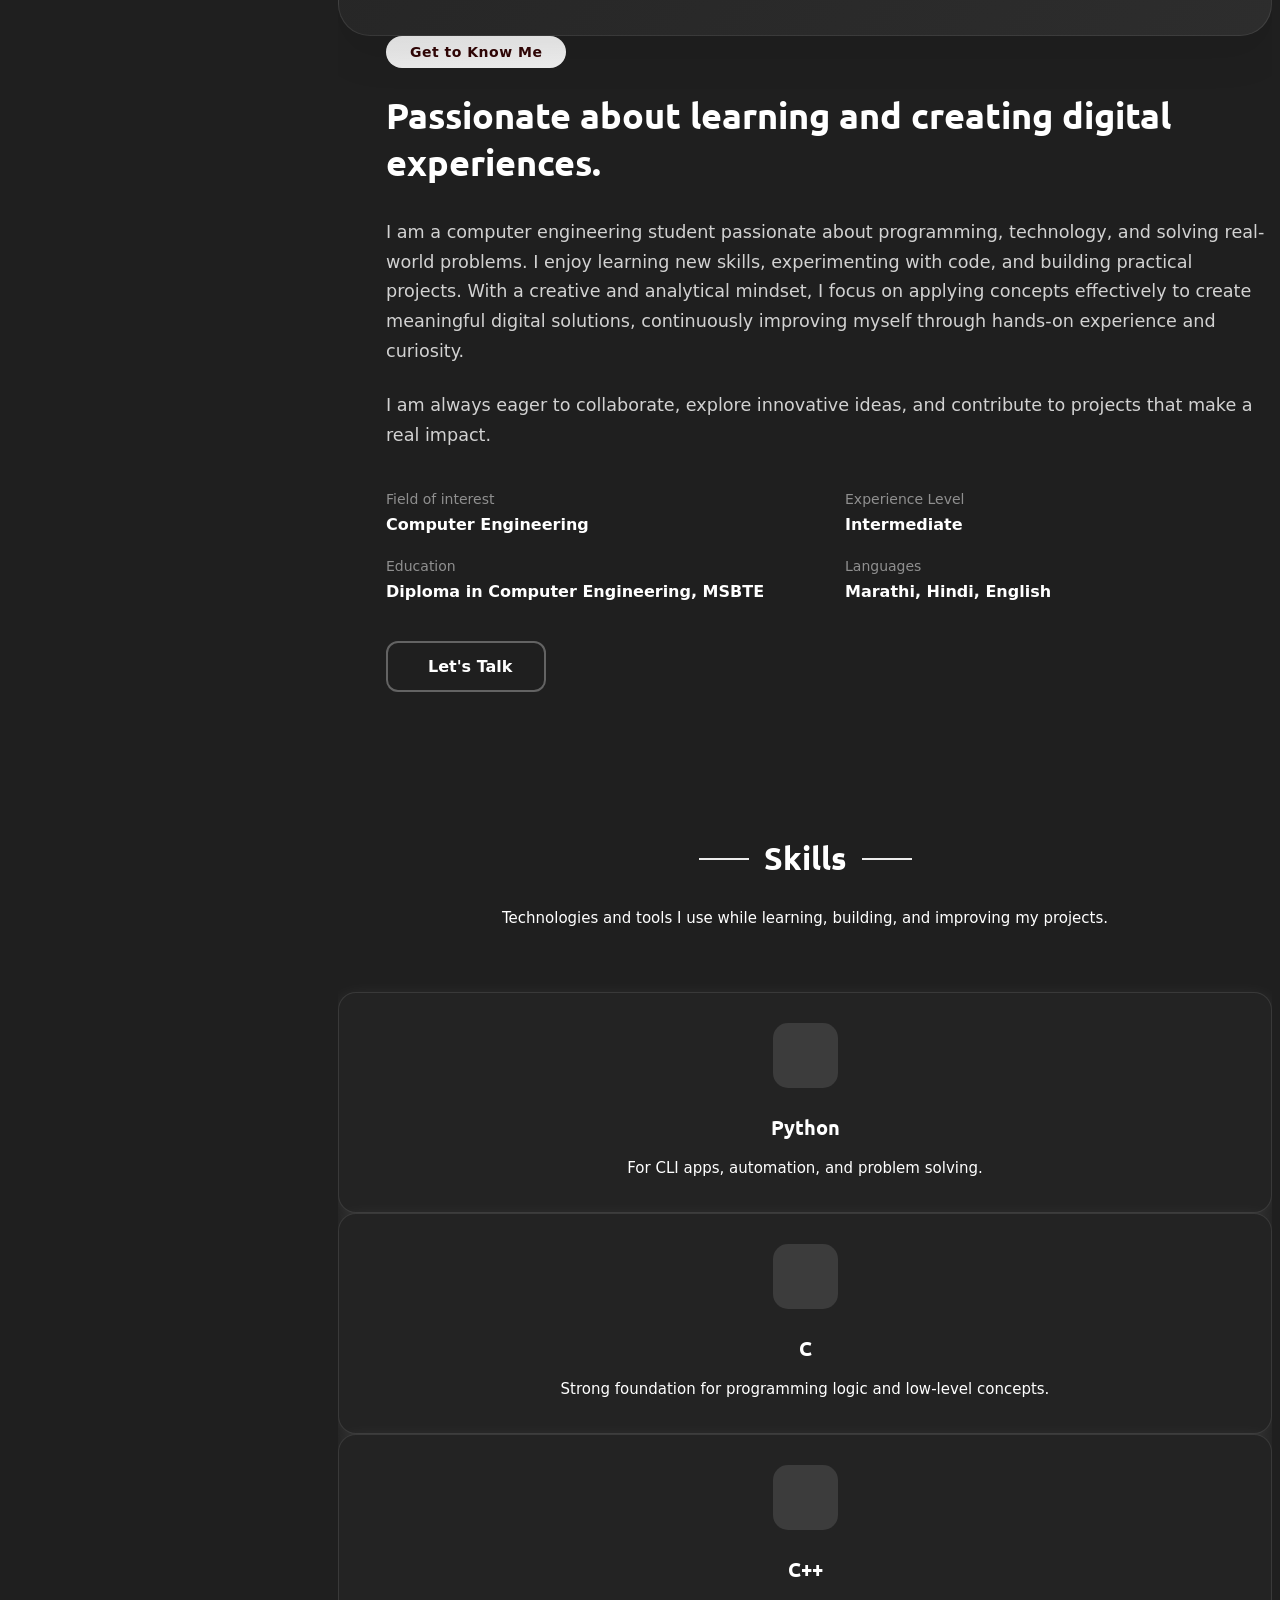
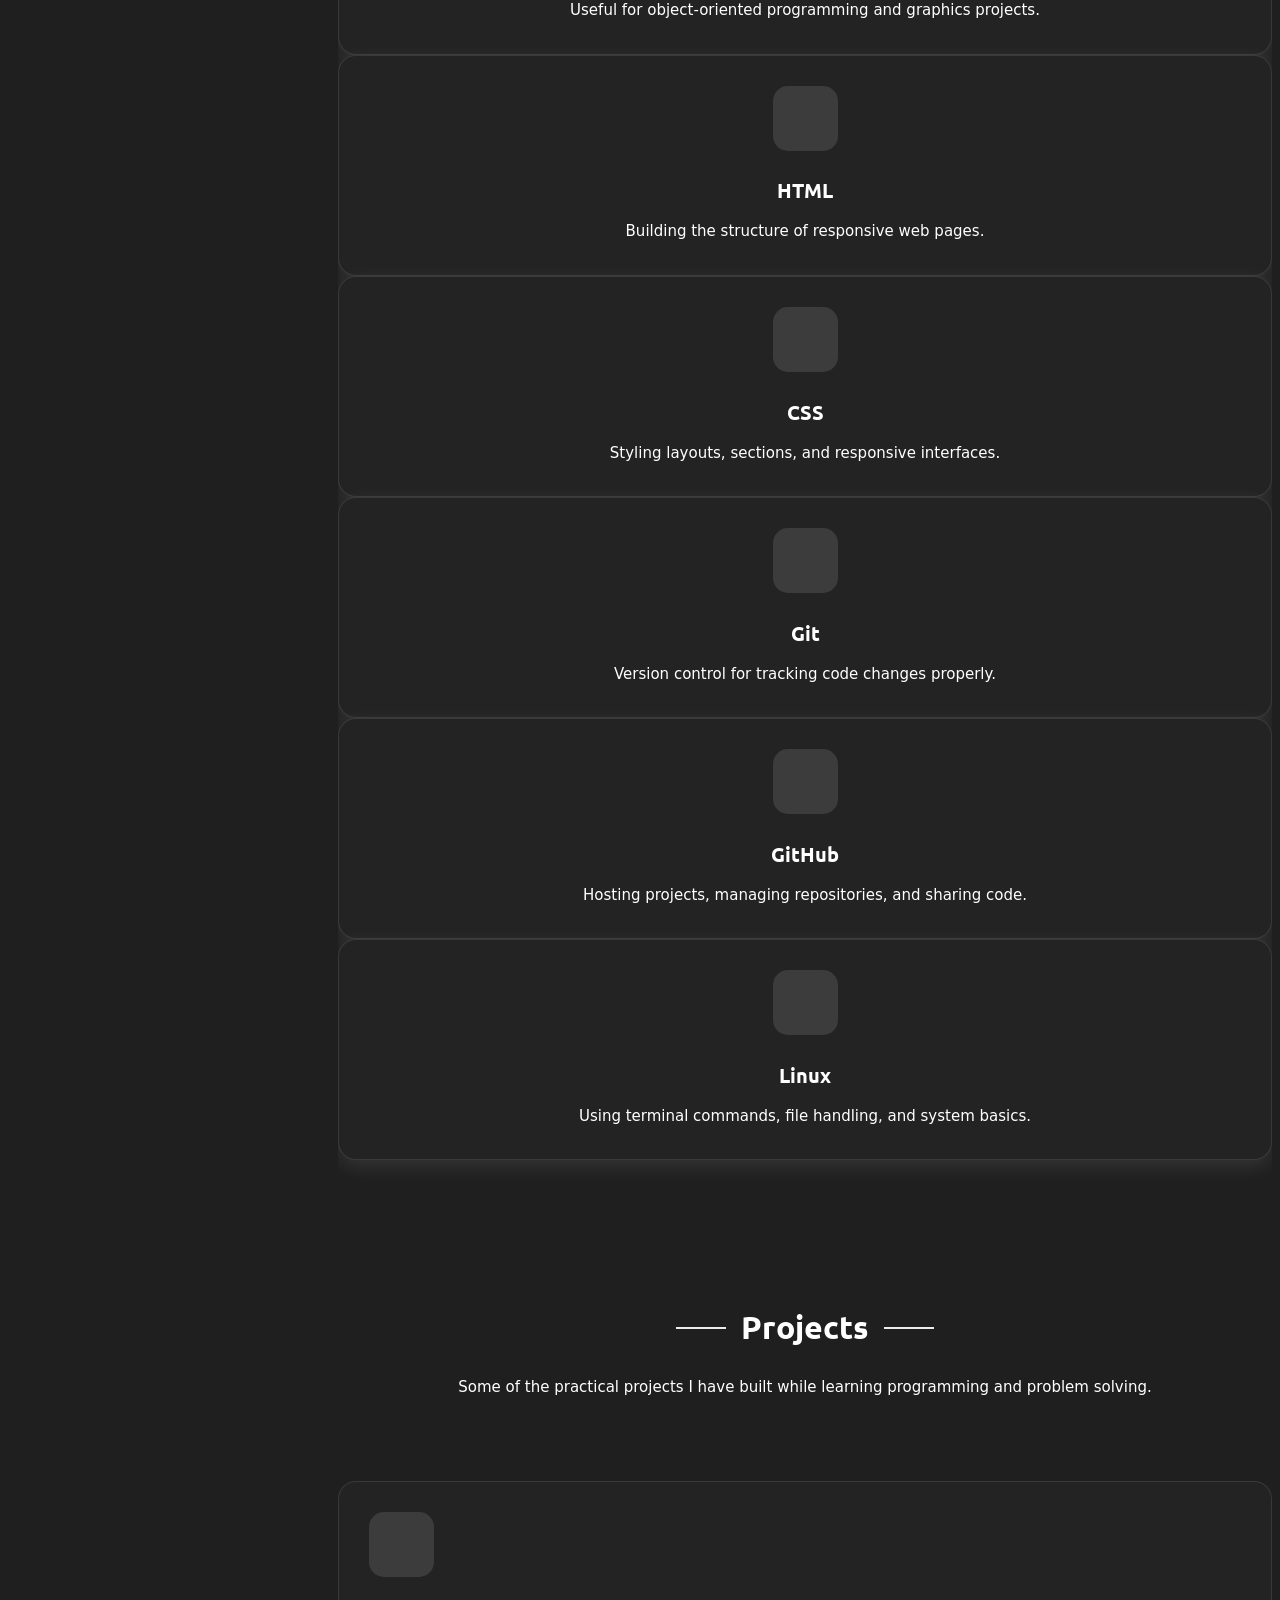
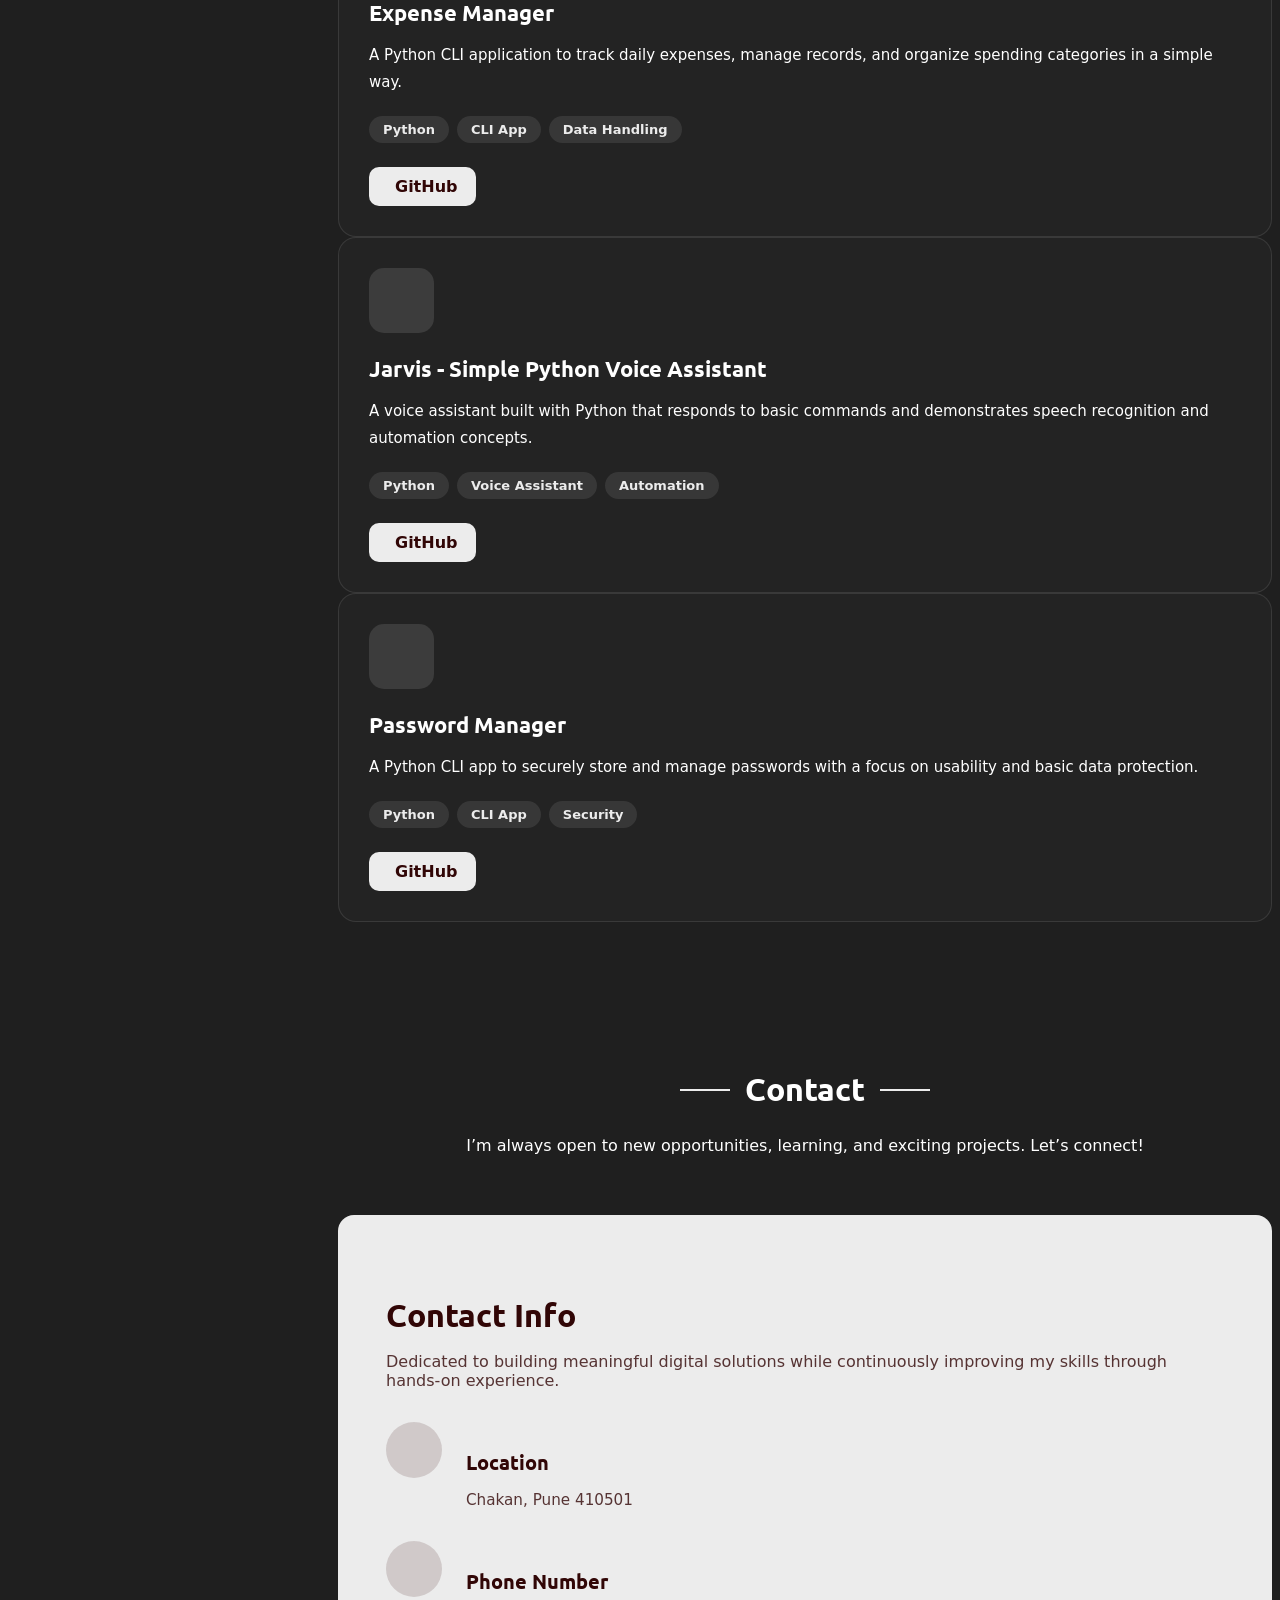
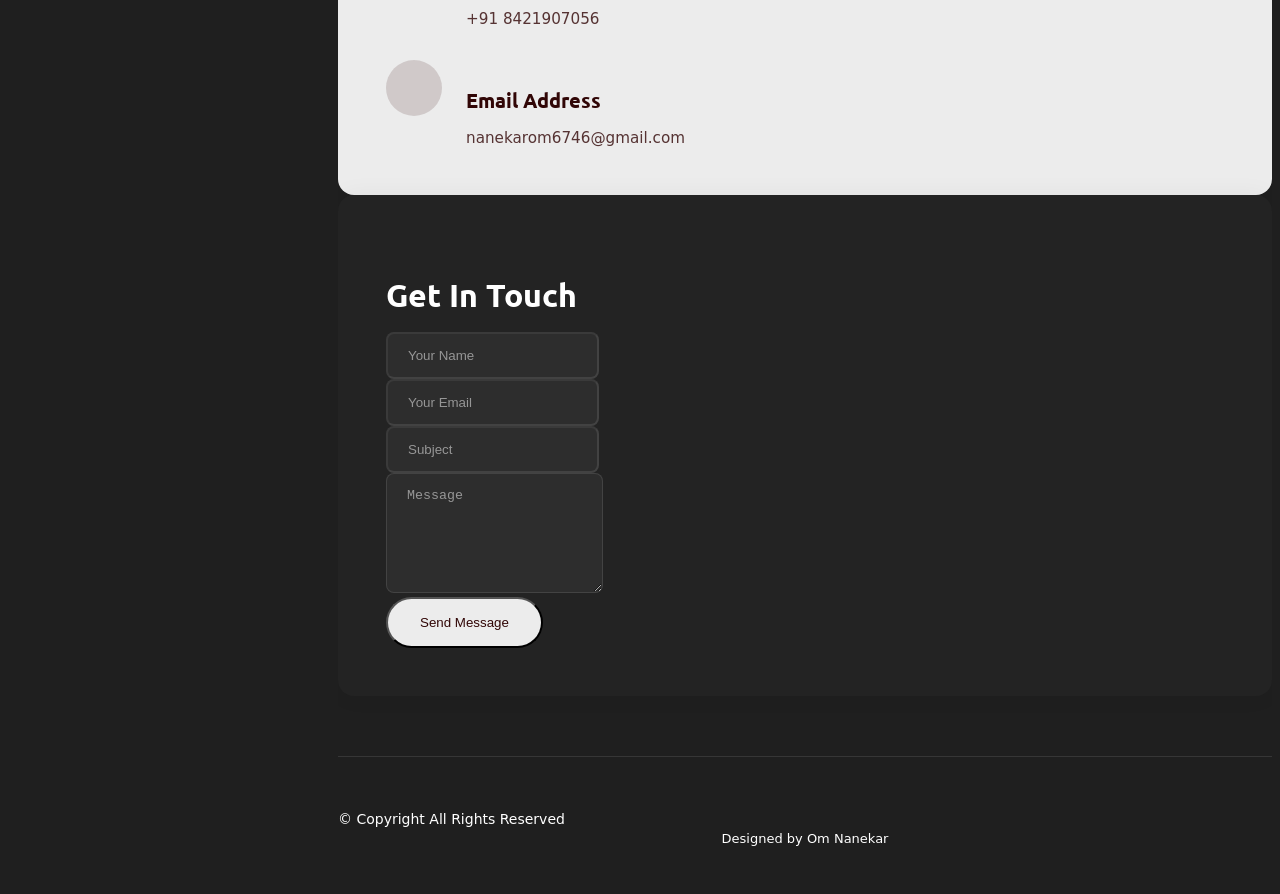
==== commit 9a67d1f8: "removed unwanted code on index.html" ====
--- a/index.html
+++ b/index.html
@@ -26,14 +26,6 @@
 
   <!-- Main CSS File -->
   <link href="assets/css/main.css" rel="stylesheet">
-
-  <!-- =======================================================
-  * Template Name: SnapFolio
-  * Template URL: https://bootstrapmade.com/snapfolio-bootstrap-portfolio-template/
-  * Updated: Jul 21 2025 with Bootstrap v5.3.7
-  * Author: BootstrapMade.com
-  * License: https://bootstrapmade.com/license/
-  ======================================================== -->
 </head>
 
 <body class="index-page">
@@ -46,39 +38,11 @@
         <ul>
           <li><a href="#hero" class="active"><i class="bi bi-house navicon"></i>Home</a></li>
           <li><a href="#about"><i class="bi bi-person navicon"></i> About</a></li>
-          <!--<li><a href="#portfolio"><i class="bi bi-images navicon"></i> Portfolio</a></li>-->
-          <!--<li><a href="#services"><i class="bi bi-hdd-stack navicon"></i> Services</a></li>-->
-          <!--<li class="dropdown"><a href="#"><i class="bi bi-menu-button navicon"></i> <span>Dropdown</span> <i class="bi bi-chevron-down toggle-dropdown"></i></a>
-            <ul>
-              <li><a href="#">Dropdown 1</a></li>
-              <li class="dropdown"><a href="#"><span>Deep Dropdown</span> <i class="bi bi-chevron-down toggle-dropdown"></i></a>
-                <ul>
-                  <li><a href="#">Deep Dropdown 1</a></li>
-                  <li><a href="#">Deep Dropdown 2</a></li>
-                  <li><a href="#">Deep Dropdown 3</a></li>
-                  <li><a href="#">Deep Dropdown 4</a></li>
-                  <li><a href="#">Deep Dropdown 5</a></li>
-                </ul>
-              </li>
-              <li><a href="#">Dropdown 2</a></li>
-              <li><a href="#">Dropdown 3</a></li>
-              <li><a href="#">Dropdown 4</a></li>
-            </ul>
-          </li>-->
           <li><a href="#skills"><i class="bi bi-code-slash navicon"></i> Skills</a></li>
           <li><a href="#projects"><i class="bi bi-folder navicon"></i> Projects</a></li>
           <li><a href="#contact"><i class="bi bi-envelope navicon"></i> Contact</a></li>
         </ul>
       </nav>
-
-      <div class="social-links text-center align-items-center">
-        <!-- <a href="#" class="twitter"><i class="bi bi-twitter-x"></i></a> -->
-        <!-- <a href="mailto:nanekarom6746@gmail.com"><i class="bi bi-envelope-fill"></i></a> -->
-        <!-- <a href="https://wa.me/918421907056" class="whatsapp"><i class="bi bi-whatsapp"></i></a> -->
-        <!-- <a href="https://www.instagram.com/om_naresh_nanekar_/" target="_blank" class="instagram"><i class="bi bi-instagram"></i></a> -->
-        <!-- <a href="https://www.linkedin.com/in/om-nanekar" class="linkedin"><i class="bi bi-linkedin"></i></a> -->
-      </div>
-
     </div>
 
   </header>
@@ -100,7 +64,7 @@
 
             <div class="col-lg-6" data-aos="fade-right" data-aos-delay="100">
               <div class="hero-text">
-                <!--<h1>Om Naresh Nanekar</span></h1>-->
+                <!-- <h1>Om Naresh Nanekar</span></h1> -->
                 <h2>Om Naresh Nanekar</h2>
                 <p class="lead">I'm a <span class="typed" data-typed-items="Learner,In training, Thinker"></span></p>
                 <p class="description">Passionate about technology, programming, and applying concepts practically to solve meaningful real-world problems through continuous learning and experimentation.</p>
@@ -189,21 +153,6 @@
                 <p>I am always eager to collaborate, explore innovative ideas, and contribute to projects that make a real impact.</p>
               </div>
 
-              <!--<div class="stats-grid">
-                <div class="stat-item">
-                  <div class="stat-number">150+</div>
-                  <div class="stat-label">Projects Completed</div>
-                </div>
-                <div class="stat-item">
-                  <div class="stat-number">5+</div>
-                  <div class="stat-label">Years Experience</div>
-                </div>
-                <div class="stat-item">
-                  <div class="stat-number">98%</div>
-                  <div class="stat-label">Client Satisfaction</div>
-                </div>
-              </div>--> 
-
               <div class="details-grid">
                 <div class="detail-row">
                   <div class="detail-item">
@@ -228,10 +177,6 @@
               </div>
 
               <div class="cta-section">
-                <!--<a href="#" class="btn btn-primary">
-                  <i class="bi bi-download"></i>
-                  Download Resume
-                </a>-->
                 <a href="#contact" class="btn btn-outline">
                   <i class="bi bi-chat-dots"></i>
                   Let's Talk
@@ -264,7 +209,7 @@
                 <i class="bi bi-filetype-py"></i>
               </div>
               <h4>Python</h4>
-              <p>For CLI apps, automation, and beginner-friendly problem solving.</p>
+              <p>For CLI apps, automation, and problem solving.</p>
             </div>
           </div>
 
@@ -523,10 +468,6 @@
                   </div>
 
                   <div class="col-12 text-center">
-                    <!-- <div class="loading">Loading</div> -->
-                    <!-- <div class="error-message"></div> -->
-                    <!-- <div class="sent-message">Your message has been sent. Thank you!</div> -->
-
                     <button type="submit" class="btn">Send Message</button>
                     <input type="hidden" name="redirect" value="https://om-nanekar.github.io/portfolio-v2/thankyou.html">
                   </div>
@@ -552,10 +493,6 @@
         <p>© <span>Copyright</span> <strong class="px-1 sitename"></strong> <span>All Rights Reserved</span></p>
       </div>
       <div class="credits">
-        <!-- All the links in the footer should remain intact. -->
-        <!-- You can delete the links only if you've purchased the pro version. -->
-        <!-- Licensing information: https://bootstrapmade.com/license/ -->
-        <!-- Purchase the pro version with working PHP/AJAX contact form: [buy-url] -->
         Designed by Om Nanekar
       </div>
     </div>
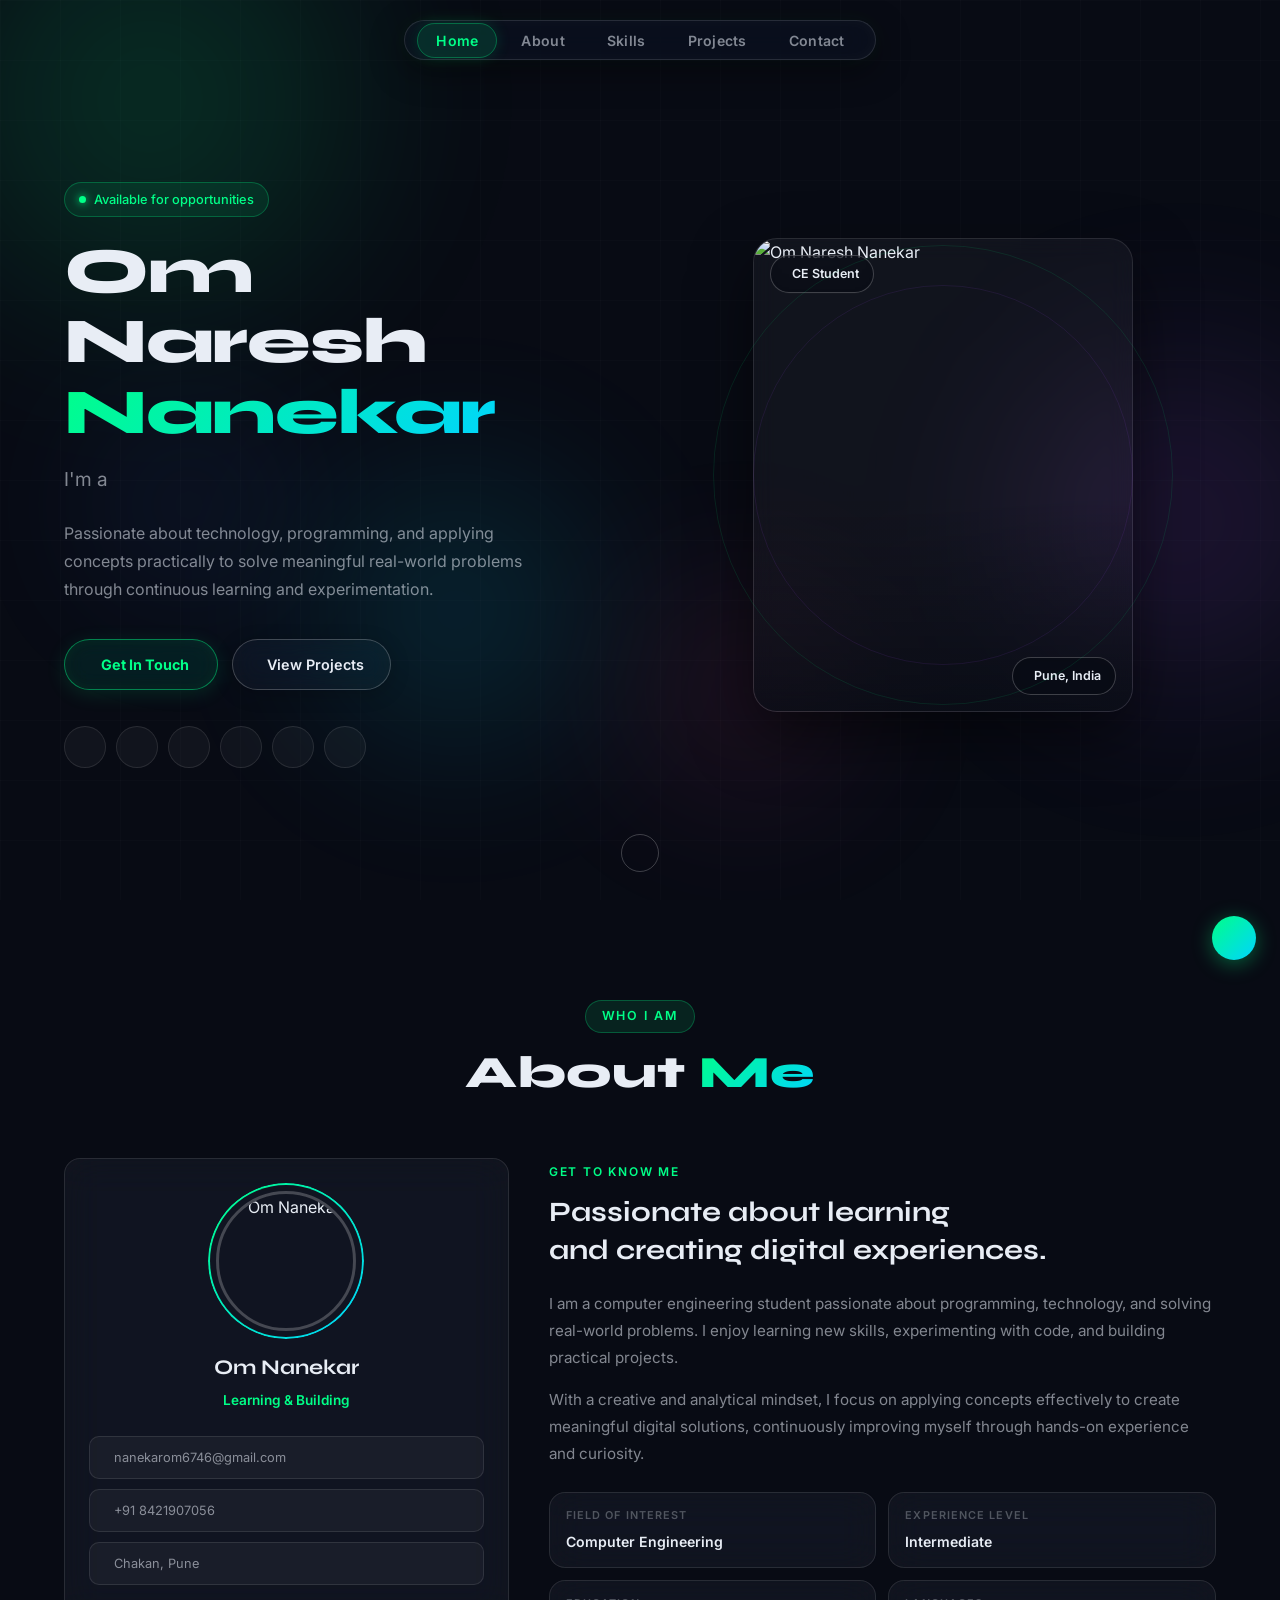
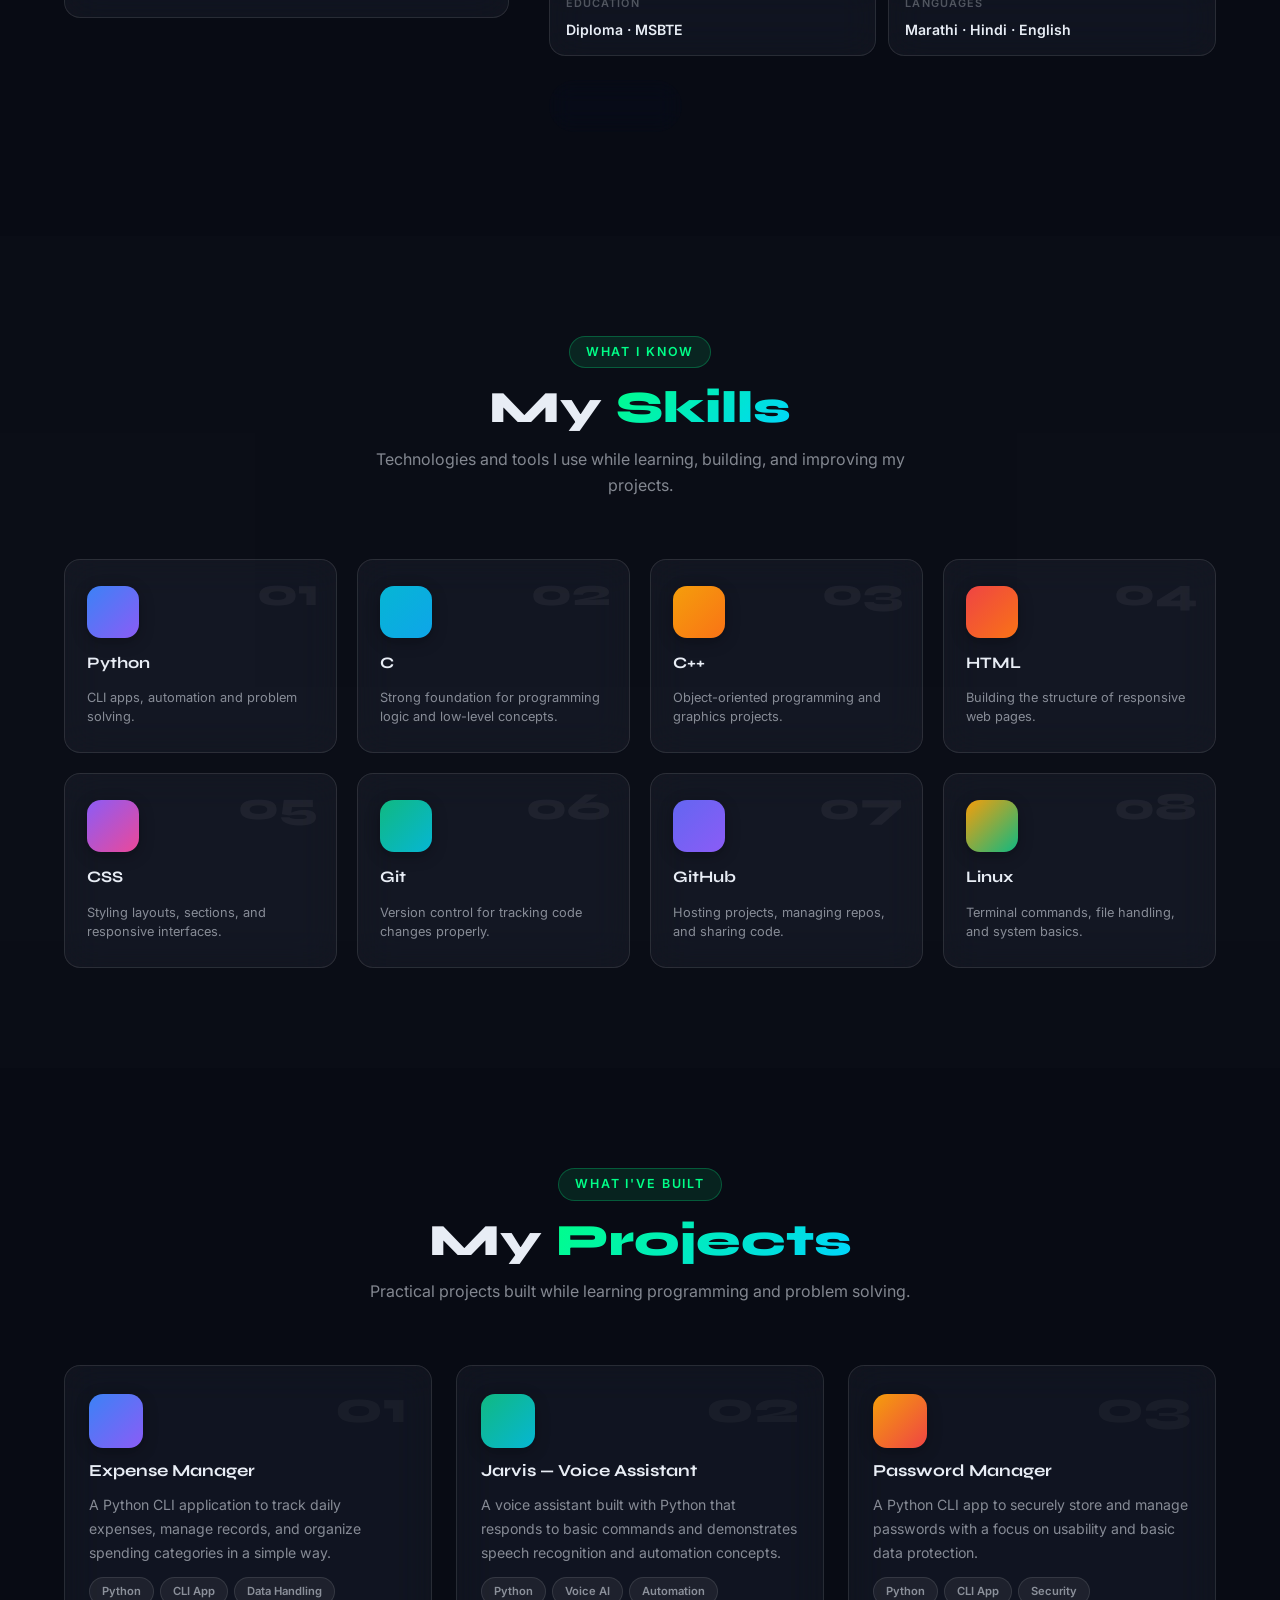
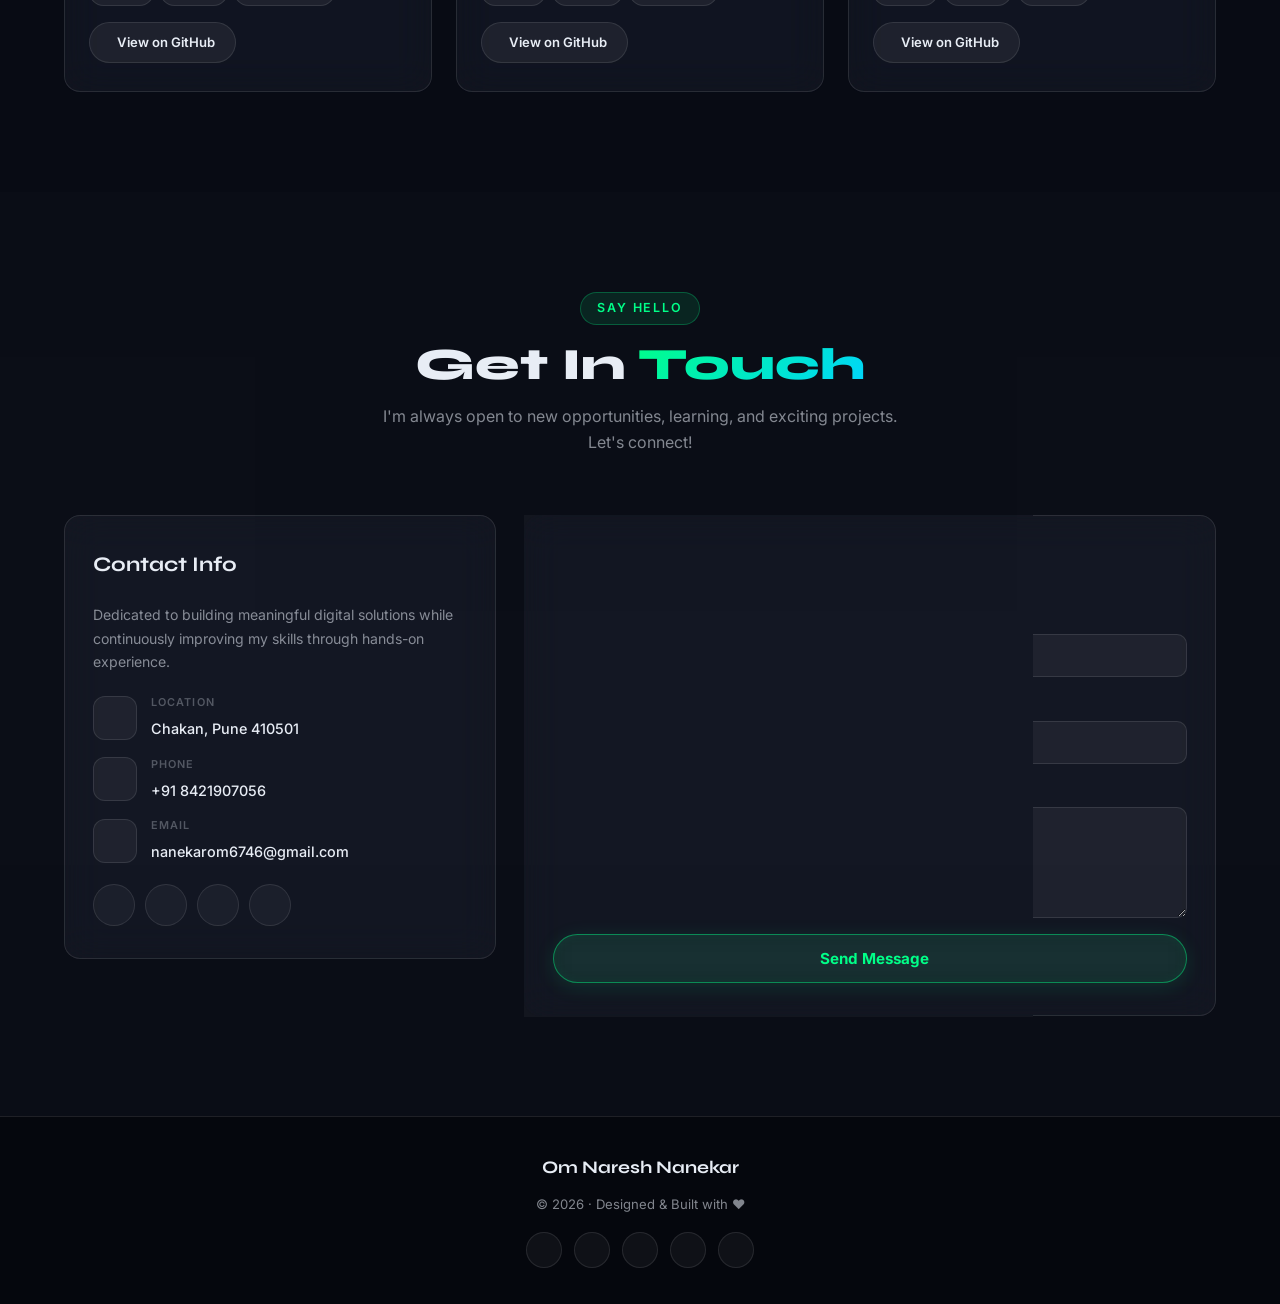
==== commit 9b669af8: "Cyberpunk theme" ====
--- a/index.html
+++ b/index.html
@@ -1,525 +1,491 @@
 <!DOCTYPE html>
 <html lang="en">
-
 <head>
   <meta charset="utf-8">
-  <meta content="width=device-width, initial-scale=1.0" name="viewport">
+  <meta name="viewport" content="width=device-width, initial-scale=1.0">
   <title>Om Naresh Nanekar | Computer Engineering Student</title>
-  <meta name="description" content="">
-  <meta name="keywords" content="">
-
-  <!-- Favicons -->
+  <meta name="description" content="Om Nanekar — Computer Engineering Student Portfolio">
   <link href="assets/img/favicon.png" rel="icon">
   <link href="assets/img/apple-touch-icon.png" rel="apple-touch-icon">
 
   <!-- Fonts -->
   <link href="https://fonts.googleapis.com" rel="preconnect">
   <link href="https://fonts.gstatic.com" rel="preconnect" crossorigin>
-  <link href="https://fonts.googleapis.com/css2?family=Roboto:ital,wght@0,100;0,300;0,400;0,500;0,700;0,900;1,100;1,300;1,400;1,500;1,700;1,900&family=Ubuntu:ital,wght@0,300;0,400;0,500;0,700;1,300;1,400;1,500;1,700&family=Nunito:ital,wght@0,200;0,300;0,400;0,500;0,600;0,700;0,800;0,900;1,200;1,300;1,400;1,500;1,600;1,700;1,800;1,900&display=swap" rel="stylesheet">
-
-  <!-- Vendor CSS Files -->
+  <link href="https://fonts.googleapis.com/css2?family=Inter:wght@300;400;500;600;700;800;900&family=Syne:wght@400;500;600;700;800&display=swap" rel="stylesheet">
+
+  <!-- Vendors -->
   <link href="assets/vendor/bootstrap/css/bootstrap.min.css" rel="stylesheet">
   <link href="assets/vendor/bootstrap-icons/bootstrap-icons.css" rel="stylesheet">
   <link href="assets/vendor/aos/aos.css" rel="stylesheet">
-  <link href="assets/vendor/glightbox/css/glightbox.min.css" rel="stylesheet">
-  <link href="assets/vendor/swiper/swiper-bundle.min.css" rel="stylesheet">
-
-  <!-- Main CSS File -->
+
   <link href="assets/css/main.css" rel="stylesheet">
 </head>
 
-<body class="index-page">
-
-  <header id="header" class="header dark-background d-flex flex-column justify-content-center">
-    <i class="header-toggle d-xl-none bi bi-list"></i>
-
-    <div class="header-container d-flex flex-column align-items-start">
-      <nav id="navmenu" class="navmenu">
-        <ul>
-          <li><a href="#hero" class="active"><i class="bi bi-house navicon"></i>Home</a></li>
-          <li><a href="#about"><i class="bi bi-person navicon"></i> About</a></li>
-          <li><a href="#skills"><i class="bi bi-code-slash navicon"></i> Skills</a></li>
-          <li><a href="#projects"><i class="bi bi-folder navicon"></i> Projects</a></li>
-          <li><a href="#contact"><i class="bi bi-envelope navicon"></i> Contact</a></li>
-        </ul>
-      </nav>
-    </div>
-
-  </header>
-
-  <main class="main">
-
-    <!-- Hero Section -->
-    <section id="hero" class="hero section">
-
-      <div class="background-elements">
-        <div class="bg-circle circle-1"></div>
-        <div class="bg-circle circle-2"></div>
-      </div>
-
-      <div class="hero-content">
-
-        <div class="container">
-          <div class="row align-items-center">
-
-            <div class="col-lg-6" data-aos="fade-right" data-aos-delay="100">
-              <div class="hero-text">
-                <!-- <h1>Om Naresh Nanekar</span></h1> -->
-                <h2>Om Naresh Nanekar</h2>
-                <p class="lead">I'm a <span class="typed" data-typed-items="Learner,In training, Thinker"></span></p>
-                <p class="description">Passionate about technology, programming, and applying concepts practically to solve meaningful real-world problems through continuous learning and experimentation.</p>
-
-                <div class="hero-actions">
-                  <!--<a href="#portfolio" class="btn btn-primary">View My Work</a>-->
-                  <a href="#contact" class="btn btn-outline">Get In Touch</a>
-                  <a href="#projects" class="btn btn-outline">View Projects</a>
-                </div>
-
-                <div class="social-links">
-                  <a href="https://github.com/Om-Nanekar"><i class="bi bi-github"></i></a>
-                  <a href="https://www.linkedin.com/in/om-nanekar"><i class="bi bi-linkedin"></i></a>
-                  <a href="https://wa.me/918421907056"><i class="bi bi-whatsapp"></i></a>
-                  <a href="mailto:nanekarom6746@gmail.com"><i class="bi bi-envelope-fill"></i></a>
-                  <a href="https://discord.com/users/itsomii_01"><i class="bi bi-discord"></i></a>
-                  <a href="https://www.instagram.com/om_naresh_nanekar_/" target="_blank"><i class="bi bi-instagram"></i></a>
-                </div>
-              </div>
-            </div>
-
-            <div class="col-lg-6" data-aos="fade-left" data-aos-delay="200">
-              <div class="hero-visual">
-                <div class="profile-container">
-                  <div class="profile-background"></div>
-                  <img src="assets/img/profile/profile1.jpg" alt="Alexander Chen" class="profile-image">
-                </div>
-              </div>
-            </div>
-
-          </div>
-        </div>
-      </div>
-
-    </section><!-- /Hero Section -->
-
-    <!-- About Section -->
-    <section id="about" class="about section">
-
-      <div class="container" data-aos="fade-up" data-aos-delay="100">
-
-        <div class="row">
-          <div class="col-lg-5" data-aos="zoom-in" data-aos-delay="200">
-            <div class="profile-card">
-              <div class="profile-header">
-                <div class="profile-image">
-                  <img src="assets/img/profile/profile1.jpg" alt="Profile Image" class="img-fluid">
-                </div>
-                <div class="profile-badge">
-                  <i class="bi bi-check-circle-fill"></i>
-                </div>
-              </div>
-
-              <div class="profile-content">
-                <h3>Om Nanekar</h3>
-                <p class="profession">Learning &amp; Building</p>
-
-                <div class="contact-links">
-                  <a href="mailto:nanekarom6746@gmail.com" class="contact-item">
-                    <i class="bi bi-envelope"></i>
-                    nanekarom6746@gmail.com
-                  </a>
-                  <a href="tel:+918421907056" class="contact-item">
-                    <i class="bi bi-telephone"></i>
-                    +918421907056
-                  </a>
-                  <a href="#" class="contact-item">
-                    <i class="bi bi-geo-alt"></i>
-                    Chakan, Pune
-                  </a>
-                </div>
-              </div>
-            </div>
-          </div>
-
-          <div class="col-lg-7" data-aos="fade-left" data-aos-delay="300">
-            <div class="about-content">
-              <div class="section-header">
-                <span class="badge-text">Get to Know Me</span>
-                <h2>Passionate about learning and creating digital experiences.</h2>
-              </div>
-
-              <div class="description">
-                <p>I am a computer engineering student passionate about programming, technology, and solving real-world problems. I enjoy learning new skills, experimenting with code, and building practical projects. With a creative and analytical mindset, I focus on applying concepts effectively to create meaningful digital solutions, continuously improving myself through hands-on experience and curiosity.</p>
-
-                <p>I am always eager to collaborate, explore innovative ideas, and contribute to projects that make a real impact.</p>
-              </div>
-
-              <div class="details-grid">
-                <div class="detail-row">
-                  <div class="detail-item">
-                    <span class="detail-label">Field of interest </span>
-                    <span class="detail-value">Computer Engineering</span>
-                  </div>
-                  <div class="detail-item">
-                    <span class="detail-label">Experience Level</span>
-                    <span class="detail-value">Intermediate</span>
-                  </div>
-                </div>
-                <div class="detail-row">
-                  <div class="detail-item">
-                    <span class="detail-label">Education</span>
-                    <span class="detail-value">Diploma in Computer Engineering, MSBTE</span>
-                  </div>
-                  <div class="detail-item">
-                    <span class="detail-label">Languages</span>
-                    <span class="detail-value">Marathi, Hindi, English </span>
-                  </div>
-                </div>
-              </div>
-
-              <div class="cta-section">
-                <a href="#contact" class="btn btn-outline">
-                  <i class="bi bi-chat-dots"></i>
-                  Let's Talk
-                </a>
-              </div>
-            </div>
-          </div>
-        </div>
-
-      </div>
-
-    </section><!-- /About Section -->
-
-    <!-- Skills Section -->
-    <section id="skills" class="skills section">
-
-      <!-- Section Title -->
-      <div class="container section-title" data-aos="fade-up">
-        <h2>Skills</h2>
-        <p>Technologies and tools I use while learning, building, and improving my projects.</p>
-      </div>
-
-      <div class="container" data-aos="fade-up" data-aos-delay="100">
-        <div class="row g-4">
-
-          <!-- Python -->
-          <div class="col-6 col-md-4 col-lg-3">
-            <div class="skill-card">
-              <div class="skill-icon">
-                <i class="bi bi-filetype-py"></i>
-              </div>
-              <h4>Python</h4>
-              <p>For CLI apps, automation, and problem solving.</p>
-            </div>
-          </div>
-
-          <!-- C -->
-          <div class="col-6 col-md-4 col-lg-3">
-            <div class="skill-card">
-              <div class="skill-icon">
-                <i class="bi bi-code-slash"></i>
-              </div>
-              <h4>C</h4>
-              <p>Strong foundation for programming logic and low-level concepts.</p>
-            </div>
-          </div>
-
-          <!-- C++ -->
-          <div class="col-6 col-md-4 col-lg-3">
-            <div class="skill-card">
-              <div class="skill-icon">
-                <i class="bi bi-c-square"></i>
-              </div>
-              <h4>C++</h4>
-              <p>Useful for object-oriented programming and graphics projects.</p>
-            </div>
-          </div>
-
-          <!-- HTML -->
-          <div class="col-6 col-md-4 col-lg-3">
-            <div class="skill-card">
-              <div class="skill-icon">
-                <i class="bi bi-filetype-html"></i>
-              </div>
-              <h4>HTML</h4>
-              <p>Building the structure of responsive web pages.</p>
-            </div>
-          </div>
-
-          <!-- CSS -->
-          <div class="col-6 col-md-4 col-lg-3">
-            <div class="skill-card">
-              <div class="skill-icon">
-                <i class="bi bi-filetype-css"></i>
-              </div>
-              <h4>CSS</h4>
-              <p>Styling layouts, sections, and responsive interfaces.</p>
-            </div>
-          </div>
-
-          <!-- Git -->
-          <div class="col-6 col-md-4 col-lg-3">
-            <div class="skill-card">
-              <div class="skill-icon">
-                <i class="bi bi-git"></i>
-              </div>
-              <h4>Git</h4>
-              <p>Version control for tracking code changes properly.</p>
-            </div>
-          </div>
-
-          <!-- GitHub -->
-          <div class="col-6 col-md-4 col-lg-3">
-            <div class="skill-card">
-              <div class="skill-icon">
-                <i class="bi bi-github"></i>
-              </div>
-              <h4>GitHub</h4>
-              <p>Hosting projects, managing repositories, and sharing code.</p>
-            </div>
-          </div>
-
-          <!-- Linux -->
-          <div class="col-6 col-md-4 col-lg-3">
-            <div class="skill-card">
-              <div class="skill-icon">
-                <i class="bi bi-terminal"></i>
-              </div>
-              <h4>Linux</h4>
-              <p>Using terminal commands, file handling, and system basics.</p>
-            </div>
-          </div>
-
-        </div>
-      </div>
-    </section>
-
-
-    <!-- Projects Section -->
-    <section id="projects" class="projects section">
-
-      <!-- Section Title -->
-      <div class="container section-title" data-aos="fade-up">
-        <h2>Projects</h2>
-        <p>Some of the practical projects I have built while learning programming and problem solving.</p>
-      </div>
-
-      <div class="container" data-aos="fade-up" data-aos-delay="100">
-        <div class="row gy-4">
-
-          <!-- Expense Manager -->
-          <div class="col-md-6 col-lg-4">
-            <div class="project-card h-100">
-              <div class="project-content">
-                <div class="project-icon">
-                  <i class="bi bi-cash-stack"></i>
-                </div>
-                <h3>Expense Manager</h3>
-                <p>
-                  A Python CLI application to track daily expenses, manage records, and organize spending categories in a simple way.
-                </p>
-
-                <div class="project-tags">
-                  <span>Python</span>
-                  <span>CLI App</span>
-                  <span>Data Handling</span>
-                </div>
-
-                <div class="project-links">
-                  <a href="https://github.com/Om-Nanekar/Expense-Manager-Python-CLI-App-" class="btn-project">
-                    <i class="bi bi-github"></i> GitHub
-                  </a>
-                </div>
-              </div>
-            </div>
-          </div>
-
-          <!-- Jarvis -->
-          <div class="col-md-6 col-lg-4">
-            <div class="project-card h-100">
-              <div class="project-content">
-                <div class="project-icon">
-                  <i class="bi bi-mic"></i>
-                </div>
-                <h3>Jarvis - Simple Python Voice Assistant</h3>
-                <p>
-                  A voice assistant built with Python that responds to basic commands and demonstrates speech recognition and automation concepts.
-                </p>
-
-                <div class="project-tags">
-                  <span>Python</span>
-                  <span>Voice Assistant</span>
-                  <span>Automation</span>
-                </div>
-
-                <div class="project-links">
-                  <a href="https://github.com/Om-Nanekar/JARVIS---Python-Voice-Assistant" class="btn-project">
-                    <i class="bi bi-github"></i> GitHub
-                  </a>
-                </div>
-              </div>
-            </div>
-          </div>
-
-          <!-- Password Manager -->
-          <div class="col-md-6 col-lg-4">
-            <div class="project-card h-100">
-              <div class="project-content">
-                <div class="project-icon">
-                  <i class="bi bi-shield-lock"></i>
-                </div>
-                <h3>Password Manager</h3>
-                <p>
-                  A Python CLI app to securely store and manage passwords with a focus on usability and basic data protection.
-                </p>
-
-                <div class="project-tags">
-                  <span>Python</span>
-                  <span>CLI App</span>
-                  <span>Security</span>
-                </div>
-
-                <div class="project-links">
-                  <a href="https://github.com/Om-Nanekar/Password_Manager" class="btn-project">
-                    <i class="bi bi-github"></i> GitHub
-                  </a>
-                </div>
-              </div>
-            </div>
-          </div>
-
-        </div>
-      </div>
-    </section>
-
-
-    <!-- Contact Section -->
-    <section id="contact" class="contact section">
-
-      <!-- Section Title -->
-      <div class="container section-title" data-aos="fade-up">
-        <h2>Contact</h2>
-        <p>I’m always open to new opportunities, learning, and exciting projects. Let’s connect!</p>
-      </div><!-- End Section Title -->
-
-      <div class="container">
-
-        <div class="row g-4 g-lg-5">
-          <div class="col-lg-5">
-            <div class="info-box">
-              <h3>Contact Info</h3>
-              <p>Dedicated to building meaningful digital solutions while continuously improving my skills through hands-on experience.</p>
-
-              <div class="info-item">
-                <div class="icon-box">
-                  <i class="bi bi-geo-alt"></i>
-                </div>
-                <div class="content">
-                  <h4>Location</h4>
-                  <p>Chakan, Pune 410501</p>
-                </div>
-              </div>
-
-              <div class="info-item">
-                <div class="icon-box">
-                  <i class="bi bi-telephone"></i>
-                </div>
-                <div class="content">
-                  <h4>Phone Number</h4>
-                  <p>+91 8421907056</p>
-                </div>
-              </div>
-
-              <div class="info-item">
-                <div class="icon-box">
-                  <i class="bi bi-envelope"></i>
-                </div>
-                <div class="content">
-                  <h4>Email Address</h4>
-                  <p>nanekarom6746@gmail.com</p>
-                </div>
-              </div>
-            </div>
-          </div>
-
-          <div class="col-lg-7">
-            <div class="contact-form">
-              <h3>Get In Touch</h3>
-              
-
-              <form action="https://api.web3forms.com/submit" method="POST">
-                <input type="hidden" name="access_key" value="91264817-79f0-4d97-8df3-6d84813d68cc">
-                <div class="row gy-4">
-
-                  <div class="col-md-6">
-                    <input type="text" name="name" class="form-control" placeholder="Your Name" required="">
-                  </div>
-
-                  <div class="col-md-6 ">
-                    <input type="email" class="form-control" name="email" placeholder="Your Email" required="">
-                  </div>
-
-                  <div class="col-12">
-                    <input type="text" class="form-control" name="subject" placeholder="Subject" required="">
-                  </div>
-
-                  <div class="col-12">
-                    <textarea class="form-control" name="message" rows="6" placeholder="Message" required=""></textarea>
-                  </div>
-
-                  <div class="col-12 text-center">
-                    <button type="submit" class="btn">Send Message</button>
-                    <input type="hidden" name="redirect" value="https://om-nanekar.github.io/portfolio-v2/thankyou.html">
-                  </div>
-
-                </div>
-              </form>
-
-            </div>
-          </div>
-
-        </div>
-
-      </div>
-
-    </section><!-- /Contact Section -->
-
-  </main>
-
-  <footer id="footer" class="footer position-relative">
-
+<body>
+
+  <!-- ═══ ANIMATED BACKGROUND ═══ -->
+  <div class="bg-scene" aria-hidden="true">
+    <div class="orb orb-1"></div>
+    <div class="orb orb-2"></div>
+    <div class="orb orb-3"></div>
+    <div class="orb orb-4"></div>
+    <div class="orb orb-5"></div>
+    <canvas id="particles-canvas"></canvas>
+  </div>
+
+  <!-- ═══ PRELOADER ═══ -->
+  <div id="preloader">
+    <div class="loader-ring"></div>
+    <p class="loader-name">Om Nanekar</p>
+  </div>
+
+  <!-- ═══ TOP NAVBAR ═══ -->
+  <nav id="navbar" class="navbar-main">
+    <div class="nav-inner">
+      <ul class="nav-links" id="navLinks">
+        <li><a href="#hero"     class="nav-link active">Home</a></li>
+        <li><a href="#about"    class="nav-link">About</a></li>
+        <li><a href="#skills"   class="nav-link">Skills</a></li>
+        <li><a href="#projects" class="nav-link">Projects</a></li>
+        <li><a href="#contact"  class="nav-link">Contact</a></li>
+      </ul>
+
+      <button class="hamburger" id="hamburger" aria-label="Menu">
+        <span></span><span></span><span></span>
+      </button>
+    </div>
+
+    <!-- Mobile Drawer -->
+    <div class="mobile-drawer" id="mobileDrawer">
+      <ul>
+        <li><a href="#hero"     class="nav-link">Home</a></li>
+        <li><a href="#about"    class="nav-link">About</a></li>
+        <li><a href="#skills"   class="nav-link">Skills</a></li>
+        <li><a href="#projects" class="nav-link">Projects</a></li>
+        <li><a href="#contact"  class="nav-link">Contact</a></li>
+      </ul>
+    </div>
+  </nav>
+
+  <!-- ═══════════════════════════════════════
+       HERO
+  ═══════════════════════════════════════ -->
+  <section id="hero" class="hero">
+    <div class="container hero-container">
+
+      <!-- Left: Text -->
+      <div class="hero-text" data-aos="fade-up" data-aos-duration="900">
+        <span class="hero-badge">
+          <span class="badge-dot"></span>Available for opportunities
+        </span>
+        <h1 class="hero-name">Om Naresh<br><span class="gradient-text">Nanekar</span></h1>
+        <p class="hero-role">
+          I'm a&nbsp;<span class="typed" data-typed-items="Learner,Thinker,Builder,Problem Solver"></span>
+        </p>
+        <p class="hero-desc">Passionate about technology, programming, and applying concepts practically to solve meaningful real-world problems through continuous learning and experimentation.</p>
+
+        <div class="hero-btns">
+          <a href="#contact"  class="btn-primary"><i class="bi bi-chat-dots-fill"></i> Get In Touch</a>
+          <a href="#projects" class="btn-ghost"><i class="bi bi-folder2-open"></i> View Projects</a>
+        </div>
+
+        <div class="hero-socials">
+          <a href="https://github.com/Om-Nanekar"            target="_blank" class="social-pill" title="GitHub">   <i class="bi bi-github"></i></a>
+          <a href="https://www.linkedin.com/in/om-nanekar"   target="_blank" class="social-pill" title="LinkedIn"> <i class="bi bi-linkedin"></i></a>
+          <a href="https://wa.me/918421907056"                target="_blank" class="social-pill" title="WhatsApp"><i class="bi bi-whatsapp"></i></a>
+          <a href="mailto:nanekarom6746@gmail.com"                            class="social-pill" title="Email">    <i class="bi bi-envelope-fill"></i></a>
+          <a href="https://discord.com/users/itsomii_01"     target="_blank" class="social-pill" title="Discord">  <i class="bi bi-discord"></i></a>
+          <a href="https://www.instagram.com/om_naresh_nanekar_/" target="_blank" class="social-pill" title="Instagram"><i class="bi bi-instagram"></i></a>
+        </div>
+      </div>
+
+      <!-- Right: Photo card -->
+      <div class="hero-photo-wrap" data-aos="fade-up" data-aos-duration="900" data-aos-delay="200">
+        <div class="photo-glass-card">
+          <img src="assets/img/profile/profile1.jpg" alt="Om Naresh Nanekar" class="hero-photo">
+          <div class="photo-info-chip chip-tl">
+            <i class="bi bi-mortarboard-fill"></i>
+            <span>CE Student</span>
+          </div>
+          <div class="photo-info-chip chip-br">
+            <i class="bi bi-geo-alt-fill"></i>
+            <span>Pune, India</span>
+          </div>
+        </div>
+        <!-- Floating accent rings -->
+        <div class="float-ring ring-outer"></div>
+        <div class="float-ring ring-inner"></div>
+      </div>
+
+    </div>
+
+    <!-- scroll hint -->
+    <a href="#about" class="scroll-hint" aria-label="Scroll down">
+      <i class="bi bi-chevron-down"></i>
+    </a>
+  </section>
+
+  <!-- ═══════════════════════════════════════
+       ABOUT
+  ═══════════════════════════════════════ -->
+  <section id="about" class="section-about">
     <div class="container">
-      <div class="copyright text-center ">
-        <p>© <span>Copyright</span> <strong class="px-1 sitename"></strong> <span>All Rights Reserved</span></p>
-      </div>
-      <div class="credits">
-        Designed by Om Nanekar
-      </div>
-    </div>
-
+
+      <div class="section-header" data-aos="fade-up">
+        <span class="section-tag">Who I am</span>
+        <h2 class="section-title">About <span class="gradient-text">Me</span></h2>
+      </div>
+
+      <div class="about-grid">
+
+        <!-- Profile card -->
+        <div class="about-profile glass-card" data-aos="fade-right" data-aos-duration="800">
+          <div class="about-img-wrap">
+            <img src="assets/img/profile/profile1.jpg" alt="Om Nanekar">
+            <div class="img-ring"></div>
+          </div>
+          <h3 class="about-name">Om Nanekar</h3>
+          <p class="about-title">Learning &amp; Building</p>
+          <div class="about-contacts">
+            <a href="mailto:nanekarom6746@gmail.com" class="contact-chip">
+              <i class="bi bi-envelope-fill"></i>
+              <span>nanekarom6746@gmail.com</span>
+            </a>
+            <a href="tel:+918421907056" class="contact-chip">
+              <i class="bi bi-telephone-fill"></i>
+              <span>+91 8421907056</span>
+            </a>
+            <div class="contact-chip">
+              <i class="bi bi-geo-alt-fill"></i>
+              <span>Chakan, Pune</span>
+            </div>
+          </div>
+        </div>
+
+        <!-- Info content -->
+        <div class="about-info" data-aos="fade-left" data-aos-duration="800" data-aos-delay="100">
+          <span class="about-label">Get to know me</span>
+          <h3 class="about-heading">Passionate about learning<br>and creating digital experiences.</h3>
+          <p class="about-para">I am a computer engineering student passionate about programming, technology, and solving real-world problems. I enjoy learning new skills, experimenting with code, and building practical projects.</p>
+          <p class="about-para">With a creative and analytical mindset, I focus on applying concepts effectively to create meaningful digital solutions, continuously improving myself through hands-on experience and curiosity.</p>
+
+          <div class="detail-pills">
+            <div class="detail-pill glass-card">
+              <span class="pill-label">Field of Interest</span>
+              <span class="pill-val">Computer Engineering</span>
+            </div>
+            <div class="detail-pill glass-card">
+              <span class="pill-label">Experience Level</span>
+              <span class="pill-val">Intermediate</span>
+            </div>
+            <div class="detail-pill glass-card">
+              <span class="pill-label">Education</span>
+              <span class="pill-val">Diploma · MSBTE</span>
+            </div>
+            <div class="detail-pill glass-card">
+              <span class="pill-label">Languages</span>
+              <span class="pill-val">Marathi · Hindi · English</span>
+            </div>
+          </div>
+
+          <a href="#contact" class="btn-primary mt-4 d-inline-flex">
+            <i class="bi bi-send-fill"></i> Let's Talk
+          </a>
+        </div>
+
+      </div>
+    </div>
+  </section>
+
+  <!-- ═══════════════════════════════════════
+       SKILLS
+  ═══════════════════════════════════════ -->
+  <section id="skills" class="section-skills">
+    <div class="container">
+
+      <div class="section-header" data-aos="fade-up">
+        <span class="section-tag">What I know</span>
+        <h2 class="section-title">My <span class="gradient-text">Skills</span></h2>
+        <p class="section-sub">Technologies and tools I use while learning, building, and improving my projects.</p>
+      </div>
+
+      <div class="skills-grid">
+
+        <div class="skill-card glass-card" data-aos="zoom-in" data-aos-delay="0">
+          <div class="skill-num">01</div>
+          <div class="skill-icon-bg" style="--c1:#3b82f6;--c2:#8b5cf6">
+            <i class="bi bi-filetype-py"></i>
+          </div>
+          <h4>Python</h4>
+          <p>CLI apps, automation and problem solving.</p>
+        </div>
+
+        <div class="skill-card glass-card" data-aos="zoom-in" data-aos-delay="60">
+          <div class="skill-num">02</div>
+          <div class="skill-icon-bg" style="--c1:#06b6d4;--c2:#0ea5e9">
+            <i class="bi bi-code-slash"></i>
+          </div>
+          <h4>C</h4>
+          <p>Strong foundation for programming logic and low-level concepts.</p>
+        </div>
+
+        <div class="skill-card glass-card" data-aos="zoom-in" data-aos-delay="120">
+          <div class="skill-num">03</div>
+          <div class="skill-icon-bg" style="--c1:#f59e0b;--c2:#f97316">
+            <i class="bi bi-c-square"></i>
+          </div>
+          <h4>C++</h4>
+          <p>Object-oriented programming and graphics projects.</p>
+        </div>
+
+        <div class="skill-card glass-card" data-aos="zoom-in" data-aos-delay="180">
+          <div class="skill-num">04</div>
+          <div class="skill-icon-bg" style="--c1:#ef4444;--c2:#f97316">
+            <i class="bi bi-filetype-html"></i>
+          </div>
+          <h4>HTML</h4>
+          <p>Building the structure of responsive web pages.</p>
+        </div>
+
+        <div class="skill-card glass-card" data-aos="zoom-in" data-aos-delay="240">
+          <div class="skill-num">05</div>
+          <div class="skill-icon-bg" style="--c1:#8b5cf6;--c2:#ec4899">
+            <i class="bi bi-filetype-css"></i>
+          </div>
+          <h4>CSS</h4>
+          <p>Styling layouts, sections, and responsive interfaces.</p>
+        </div>
+
+        <div class="skill-card glass-card" data-aos="zoom-in" data-aos-delay="300">
+          <div class="skill-num">06</div>
+          <div class="skill-icon-bg" style="--c1:#10b981;--c2:#06b6d4">
+            <i class="bi bi-git"></i>
+          </div>
+          <h4>Git</h4>
+          <p>Version control for tracking code changes properly.</p>
+        </div>
+
+        <div class="skill-card glass-card" data-aos="zoom-in" data-aos-delay="360">
+          <div class="skill-num">07</div>
+          <div class="skill-icon-bg" style="--c1:#6366f1;--c2:#8b5cf6">
+            <i class="bi bi-github"></i>
+          </div>
+          <h4>GitHub</h4>
+          <p>Hosting projects, managing repos, and sharing code.</p>
+        </div>
+
+        <div class="skill-card glass-card" data-aos="zoom-in" data-aos-delay="420">
+          <div class="skill-num">08</div>
+          <div class="skill-icon-bg" style="--c1:#f59e0b;--c2:#10b981">
+            <i class="bi bi-terminal"></i>
+          </div>
+          <h4>Linux</h4>
+          <p>Terminal commands, file handling, and system basics.</p>
+        </div>
+
+      </div>
+    </div>
+  </section>
+
+  <!-- ═══════════════════════════════════════
+       PROJECTS
+  ═══════════════════════════════════════ -->
+  <section id="projects" class="section-projects">
+    <div class="container">
+
+      <div class="section-header" data-aos="fade-up">
+        <span class="section-tag">What I've built</span>
+        <h2 class="section-title">My <span class="gradient-text">Projects</span></h2>
+        <p class="section-sub">Practical projects built while learning programming and problem solving.</p>
+      </div>
+
+      <div class="projects-grid">
+
+        <!-- Expense Manager -->
+        <article class="project-card glass-card" data-aos="fade-up" data-aos-delay="0">
+          <div class="proj-icon-wrap" style="--pc1:#3b82f6;--pc2:#8b5cf6">
+            <i class="bi bi-cash-stack"></i>
+          </div>
+          <div class="proj-num">01</div>
+          <h3 class="proj-title">Expense Manager</h3>
+          <p class="proj-desc">A Python CLI application to track daily expenses, manage records, and organize spending categories in a simple way.</p>
+          <div class="proj-tags">
+            <span class="tag">Python</span>
+            <span class="tag">CLI App</span>
+            <span class="tag">Data Handling</span>
+          </div>
+          <div class="proj-footer">
+            <a href="https://github.com/Om-Nanekar/Expense-Manager-Python-CLI-App-" target="_blank" class="btn-project">
+              <i class="bi bi-github"></i> View on GitHub
+            </a>
+          </div>
+        </article>
+
+        <!-- Jarvis -->
+        <article class="project-card glass-card" data-aos="fade-up" data-aos-delay="100">
+          <div class="proj-icon-wrap" style="--pc1:#10b981;--pc2:#06b6d4">
+            <i class="bi bi-mic-fill"></i>
+          </div>
+          <div class="proj-num">02</div>
+          <h3 class="proj-title">Jarvis — Voice Assistant</h3>
+          <p class="proj-desc">A voice assistant built with Python that responds to basic commands and demonstrates speech recognition and automation concepts.</p>
+          <div class="proj-tags">
+            <span class="tag">Python</span>
+            <span class="tag">Voice AI</span>
+            <span class="tag">Automation</span>
+          </div>
+          <div class="proj-footer">
+            <a href="https://github.com/Om-Nanekar/JARVIS---Python-Voice-Assistant" target="_blank" class="btn-project">
+              <i class="bi bi-github"></i> View on GitHub
+            </a>
+          </div>
+        </article>
+
+        <!-- Password Manager -->
+        <article class="project-card glass-card" data-aos="fade-up" data-aos-delay="200">
+          <div class="proj-icon-wrap" style="--pc1:#f59e0b;--pc2:#ef4444">
+            <i class="bi bi-shield-lock-fill"></i>
+          </div>
+          <div class="proj-num">03</div>
+          <h3 class="proj-title">Password Manager</h3>
+          <p class="proj-desc">A Python CLI app to securely store and manage passwords with a focus on usability and basic data protection.</p>
+          <div class="proj-tags">
+            <span class="tag">Python</span>
+            <span class="tag">CLI App</span>
+            <span class="tag">Security</span>
+          </div>
+          <div class="proj-footer">
+            <a href="https://github.com/Om-Nanekar/Password_Manager" target="_blank" class="btn-project">
+              <i class="bi bi-github"></i> View on GitHub
+            </a>
+          </div>
+        </article>
+
+      </div>
+    </div>
+  </section>
+
+  <!-- ═══════════════════════════════════════
+       CONTACT
+  ═══════════════════════════════════════ -->
+  <section id="contact" class="section-contact">
+    <div class="container">
+
+      <div class="section-header" data-aos="fade-up">
+        <span class="section-tag">Say hello</span>
+        <h2 class="section-title">Get In <span class="gradient-text">Touch</span></h2>
+        <p class="section-sub">I'm always open to new opportunities, learning, and exciting projects. Let's connect!</p>
+      </div>
+
+      <div class="contact-grid">
+
+        <!-- Info -->
+        <div class="contact-info glass-card" data-aos="fade-right" data-aos-duration="800">
+          <h3>Contact Info</h3>
+          <p class="contact-sub">Dedicated to building meaningful digital solutions while continuously improving my skills through hands-on experience.</p>
+
+          <div class="info-list">
+            <div class="info-row">
+              <div class="info-icon" style="--ic:#3b82f6">
+                <i class="bi bi-geo-alt-fill"></i>
+              </div>
+              <div>
+                <span class="info-label">Location</span>
+                <span class="info-val">Chakan, Pune 410501</span>
+              </div>
+            </div>
+            <div class="info-row">
+              <div class="info-icon" style="--ic:#10b981">
+                <i class="bi bi-telephone-fill"></i>
+              </div>
+              <div>
+                <span class="info-label">Phone</span>
+                <span class="info-val">+91 8421907056</span>
+              </div>
+            </div>
+            <div class="info-row">
+              <div class="info-icon" style="--ic:#f59e0b">
+                <i class="bi bi-envelope-fill"></i>
+              </div>
+              <div>
+                <span class="info-label">Email</span>
+                <span class="info-val">nanekarom6746@gmail.com</span>
+              </div>
+            </div>
+          </div>
+
+          <div class="contact-socials">
+            <a href="https://github.com/Om-Nanekar"          target="_blank" class="social-pill"><i class="bi bi-github"></i></a>
+            <a href="https://www.linkedin.com/in/om-nanekar" target="_blank" class="social-pill"><i class="bi bi-linkedin"></i></a>
+            <a href="https://wa.me/918421907056"              target="_blank" class="social-pill"><i class="bi bi-whatsapp"></i></a>
+            <a href="mailto:nanekarom6746@gmail.com"                          class="social-pill"><i class="bi bi-envelope-fill"></i></a>
+          </div>
+        </div>
+
+        <!-- Form -->
+        <div class="contact-form-wrap glass-card" data-aos="fade-left" data-aos-duration="800" data-aos-delay="100">
+          <h3>Send a Message</h3>
+          <form id="contactForm" action="https://api.web3forms.com/submit" method="POST">
+            <input type="hidden" name="access_key" value="91264817-79f0-4d97-8df3-6d84813d68cc">
+            <input type="hidden" name="redirect"   value="/thankyou.html">
+
+            <div class="form-row">
+              <div class="form-group">
+                <label>Your Name</label>
+                <input type="text" name="name" placeholder="Enter your name" required>
+              </div>
+              <div class="form-group">
+                <label>Your Email</label>
+                <input type="email" name="email" placeholder="Enter your email" required>
+              </div>
+            </div>
+
+            <div class="form-group">
+              <label>Subject</label>
+              <input type="text" name="subject" placeholder="What's this about?" required>
+            </div>
+
+            <div class="form-group">
+              <label>Message</label>
+              <textarea name="message" rows="5" placeholder="Your message here..." required></textarea>
+            </div>
+
+            <button type="submit" class="btn-primary btn-submit" id="submitBtn">
+              <i class="bi bi-send-fill"></i>
+              <span id="submitText">Send Message</span>
+            </button>
+          </form>
+        </div>
+
+      </div>
+    </div>
+  </section>
+
+  <!-- ═══ FOOTER ═══ -->
+  <footer class="site-footer">
+    <div class="container footer-inner">
+      <p class="footer-name">Om Naresh Nanekar</p>
+      <p class="footer-copy">© <span id="year"></span> · Designed &amp; Built with ❤️</p>
+      <div class="footer-socials">
+        <a href="https://github.com/Om-Nanekar"          target="_blank"><i class="bi bi-github"></i></a>
+        <a href="https://www.linkedin.com/in/om-nanekar" target="_blank"><i class="bi bi-linkedin"></i></a>
+        <a href="https://wa.me/918421907056"              target="_blank"><i class="bi bi-whatsapp"></i></a>
+        <a href="mailto:nanekarom6746@gmail.com"                         ><i class="bi bi-envelope-fill"></i></a>
+        <a href="https://www.instagram.com/om_naresh_nanekar_/" target="_blank"><i class="bi bi-instagram"></i></a>
+      </div>
+    </div>
   </footer>
 
   <!-- Scroll Top -->
-  <a href="#" id="scroll-top" class="scroll-top d-flex align-items-center justify-content-center"><i class="bi bi-arrow-up-short"></i></a>
-
-  <!-- Preloader -->
-  <div id="preloader"></div>
-
-  <!-- Vendor JS Files -->
+  <a href="#" id="scroll-top" aria-label="Back to top">
+    <i class="bi bi-arrow-up-short"></i>
+  </a>
+
+  <!-- Vendors -->
   <script src="assets/vendor/bootstrap/js/bootstrap.bundle.min.js"></script>
-  <!-- <script src="assets/vendor/php-email-form/validate.js"></script> -->
   <script src="assets/vendor/aos/aos.js"></script>
   <script src="assets/vendor/typed.js/typed.umd.js"></script>
-  <script src="assets/vendor/purecounter/purecounter_vanilla.js"></script>
-  <script src="assets/vendor/waypoints/noframework.waypoints.js"></script>
-  <script src="assets/vendor/isotope-layout/isotope.pkgd.min.js"></script>
-  <script src="assets/vendor/imagesloaded/imagesloaded.pkgd.min.js"></script>
-  <script src="assets/vendor/glightbox/js/glightbox.min.js"></script>
-  <script src="assets/vendor/swiper/swiper-bundle.min.js"></script>
-
-  <!-- Main JS File -->
   <script src="assets/js/main.js"></script>
-
+  <script>document.getElementById('year').textContent = new Date().getFullYear();</script>
 </body>
-
 </html>
--- a/assets/css/main.css
+++ b/assets/css/main.css
@@ -0,0 +1,1361 @@
+/* ================================================================
+   CYBERPUNK GLASSMORPHISM PORTFOLIO
+   Om Naresh Nanekar
+   ================================================================ */
+
+/* ── Fonts ── */
+@import url('https://fonts.googleapis.com/css2?family=Inter:wght@300;400;500;600;700;800;900&family=Syne:wght@400;500;600;700;800&display=swap');
+
+/* ── CSS Variables ── */
+:root {
+  --bg:          #080b14;
+  --bg2:         #0c1120;
+  --surface:     rgba(255,255,255,0.04);
+  --surface-h:   rgba(255,255,255,0.08);
+  --border:      rgba(255,255,255,0.10);
+  --border-h:    rgba(255,255,255,0.22);
+
+  /* accent palette */
+  --green:       #00ff88;
+  --green-dim:   rgba(0,255,136,0.15);
+  --cyan:        #00d4ff;
+  --purple:      #a855f7;
+  --blue:        #3b82f6;
+  --pink:        #ec4899;
+
+  /* gradient */
+  --grad-main:   linear-gradient(135deg, var(--green) 0%, var(--cyan) 100%);
+  --grad-soft:   linear-gradient(135deg, rgba(0,255,136,0.7) 0%, rgba(0,212,255,0.7) 100%);
+
+  --text:        #e8edf5;
+  --text-muted:  rgba(232,237,245,0.55);
+  --text-dim:    rgba(232,237,245,0.30);
+
+  --font:        'Inter', system-ui, sans-serif;
+  --font-display:'Syne', sans-serif;
+
+  --radius:      16px;
+  --radius-sm:   10px;
+  --radius-lg:   24px;
+  --radius-full: 999px;
+
+  --nav-h:       70px;
+  --transition:  0.35s cubic-bezier(.4,0,.2,1);
+
+  scroll-behavior: smooth;
+}
+
+/* ── Reset ── */
+*, *::before, *::after { box-sizing: border-box; margin: 0; padding: 0; }
+html { scroll-behavior: smooth; }
+
+body {
+  font-family: var(--font);
+  background: var(--bg);
+  color: var(--text);
+  min-height: 100vh;
+  overflow-x: hidden;
+  line-height: 1.65;
+}
+
+a { text-decoration: none; color: inherit; }
+img { max-width: 100%; display: block; }
+ul { list-style: none; }
+button { cursor: pointer; border: none; outline: none; background: none; }
+
+/* ── Utility ── */
+.container {
+  width: 100%;
+  max-width: 1200px;
+  margin: 0 auto;
+  padding: 0 24px;
+}
+
+.gradient-text {
+  background: var(--grad-main);
+  -webkit-background-clip: text;
+  -webkit-text-fill-color: transparent;
+  background-clip: text;
+}
+
+/* ─── Glass Card Base ─── */
+.glass-card {
+  background: var(--surface);
+  backdrop-filter: blur(18px) saturate(1.4);
+  -webkit-backdrop-filter: blur(18px) saturate(1.4);
+  border: 1px solid var(--border);
+  border-radius: var(--radius);
+  transition: border-color var(--transition), box-shadow var(--transition), transform var(--transition);
+}
+.glass-card:hover {
+  border-color: var(--border-h);
+  box-shadow: 0 8px 40px rgba(0,0,0,0.35), 0 0 0 1px var(--border-h);
+}
+
+/* ─── Buttons ─── */
+.btn-primary {
+  display: inline-flex;
+  align-items: center;
+  gap: 8px;
+  padding: 13px 28px;
+  background: rgba(0, 255, 136, 0.08);
+  color: var(--green);
+  font-family: var(--font);
+  font-weight: 700;
+  font-size: 0.9rem;
+  border-radius: var(--radius-full);
+  border: 1px solid rgba(0, 255, 136, 0.45);
+  backdrop-filter: blur(12px) saturate(1.4);
+  -webkit-backdrop-filter: blur(12px) saturate(1.4);
+  box-shadow: 0 4px 20px rgba(0, 255, 136, 0.12), inset 0 0 12px rgba(0, 255, 136, 0.06);
+  transition: all var(--transition);
+  white-space: nowrap;
+}
+.btn-primary:hover {
+  background: rgba(0, 255, 136, 0.18);
+  color: #ffffff;
+  border-color: var(--green);
+  transform: translateY(-2px);
+  box-shadow: 0 8px 30px rgba(0, 255, 136, 0.35), 0 0 15px rgba(0, 255, 136, 0.25), inset 0 0 15px rgba(0, 255, 136, 0.15);
+}
+.btn-primary:active { transform: translateY(0); }
+
+.btn-ghost {
+  display: inline-flex;
+  align-items: center;
+  gap: 8px;
+  padding: 12px 26px;
+  background: rgba(255, 255, 255, 0.03);
+  color: var(--text);
+  font-weight: 600;
+  font-size: 0.9rem;
+  border-radius: var(--radius-full);
+  border: 1px solid var(--border-h);
+  backdrop-filter: blur(12px) saturate(1.4);
+  -webkit-backdrop-filter: blur(12px) saturate(1.4);
+  box-shadow: 0 4px 20px rgba(0, 0, 0, 0.2);
+  transition: all var(--transition);
+  white-space: nowrap;
+}
+.btn-ghost:hover {
+  background: rgba(255, 255, 255, 0.08);
+  border-color: rgba(0, 212, 255, 0.5);
+  color: var(--cyan);
+  transform: translateY(-2px);
+  box-shadow: 0 8px 25px rgba(0, 212, 255, 0.2);
+}
+
+/* ─── Section shared ─── */
+section {
+  padding: 100px 0;
+  position: relative;
+}
+.section-header {
+  text-align: center;
+  margin-bottom: 60px;
+}
+.section-tag {
+  display: inline-block;
+  font-size: 0.78rem;
+  font-weight: 600;
+  letter-spacing: 0.15em;
+  text-transform: uppercase;
+  color: var(--green);
+  background: rgba(0,255,136,0.1);
+  border: 1px solid rgba(0,255,136,0.25);
+  border-radius: var(--radius-full);
+  padding: 5px 16px;
+  margin-bottom: 14px;
+}
+.section-title {
+  font-family: var(--font-display);
+  font-size: clamp(2rem, 4vw, 2.8rem);
+  font-weight: 800;
+  line-height: 1.15;
+  color: var(--text);
+  margin-bottom: 12px;
+}
+.section-sub {
+  color: var(--text-muted);
+  font-size: 1rem;
+  max-width: 540px;
+  margin: 0 auto;
+}
+
+/* ================================================================
+   BACKGROUND SCENE
+   ================================================================ */
+.bg-scene {
+  position: fixed;
+  inset: 0;
+  z-index: 0;
+  overflow: hidden;
+  pointer-events: none;
+}
+
+/* Floating orbs */
+.orb {
+  position: absolute;
+  border-radius: 50%;
+  filter: blur(80px);
+  opacity: 0.18;
+}
+.orb-1 {
+  width: 600px; height: 600px;
+  background: radial-gradient(circle, #00ff88, transparent 70%);
+  top: -200px; left: -150px;
+  animation: orbFloat1 18s ease-in-out infinite;
+}
+.orb-2 {
+  width: 500px; height: 500px;
+  background: radial-gradient(circle, #a855f7, transparent 70%);
+  top: 30%; right: -150px;
+  animation: orbFloat2 22s ease-in-out infinite;
+}
+.orb-3 {
+  width: 400px; height: 400px;
+  background: radial-gradient(circle, #00d4ff, transparent 70%);
+  bottom: 10%; left: 20%;
+  animation: orbFloat3 16s ease-in-out infinite;
+}
+.orb-4 {
+  width: 300px; height: 300px;
+  background: radial-gradient(circle, #ec4899, transparent 70%);
+  top: 60%; right: 30%;
+  animation: orbFloat1 24s ease-in-out infinite reverse;
+}
+.orb-5 {
+  width: 250px; height: 250px;
+  background: radial-gradient(circle, #3b82f6, transparent 70%);
+  bottom: 30%; left: 5%;
+  animation: orbFloat3 20s ease-in-out infinite;
+}
+
+@keyframes orbFloat1 {
+  0%,100% { transform: translate(0,0) scale(1); }
+  33%      { transform: translate(80px,60px) scale(1.08); }
+  66%      { transform: translate(-40px,30px) scale(0.95); }
+}
+@keyframes orbFloat2 {
+  0%,100% { transform: translate(0,0) scale(1); }
+  40%      { transform: translate(-70px,80px) scale(1.05); }
+  70%      { transform: translate(50px,-40px) scale(0.92); }
+}
+@keyframes orbFloat3 {
+  0%,100% { transform: translate(0,0); }
+  50%      { transform: translate(60px,-60px) scale(1.1); }
+}
+
+/* Particles canvas */
+#particles-canvas {
+  position: absolute;
+  inset: 0;
+  width: 100%; height: 100%;
+}
+
+/* Subtle grid */
+body::before {
+  content: '';
+  position: fixed;
+  inset: 0;
+  z-index: 0;
+  background-image:
+    linear-gradient(rgba(255,255,255,0.015) 1px, transparent 1px),
+    linear-gradient(90deg, rgba(255,255,255,0.015) 1px, transparent 1px);
+  background-size: 60px 60px;
+  pointer-events: none;
+}
+
+/* Everything above bg */
+nav, main, section, footer { position: relative; z-index: 2; }
+
+/* ================================================================
+   PRELOADER
+   ================================================================ */
+#preloader {
+  position: fixed;
+  inset: 0;
+  z-index: 99999;
+  background: var(--bg);
+  display: flex;
+  flex-direction: column;
+  align-items: center;
+  justify-content: center;
+  gap: 18px;
+  transition: opacity 0.6s ease, visibility 0.6s;
+}
+#preloader.done { opacity: 0; visibility: hidden; }
+
+.loader-ring {
+  width: 60px; height: 60px;
+  border: 3px solid rgba(0,255,136,0.15);
+  border-top-color: var(--green);
+  border-radius: 50%;
+  animation: spin 0.9s linear infinite;
+}
+@keyframes spin { to { transform: rotate(360deg); } }
+
+.loader-name {
+  font-family: var(--font-display);
+  font-size: 1rem;
+  font-weight: 700;
+  color: var(--text-muted);
+  letter-spacing: 0.1em;
+}
+
+/* ================================================================
+   TOP NAVBAR (FLOATING OVAL GLASS PILL)
+   ================================================================ */
+.navbar-main {
+  position: fixed;
+  top: 20px;
+  left: 0;
+  right: 0;
+  height: auto;
+  z-index: 1000;
+  display: flex;
+  justify-content: center;
+  align-items: center;
+  padding: 0 16px;
+  pointer-events: none;
+  transition: all var(--transition);
+}
+
+.nav-inner {
+  pointer-events: auto;
+  display: inline-flex;
+  align-items: center;
+  justify-content: center;
+  background: rgba(12, 17, 32, 0.65);
+  backdrop-filter: blur(20px) saturate(1.6);
+  -webkit-backdrop-filter: blur(20px) saturate(1.6);
+  border: 1px solid rgba(255, 255, 255, 0.12);
+  border-radius: var(--radius-full);
+  padding: 6px 12px;
+  box-shadow: 0 10px 35px rgba(0, 0, 0, 0.45), 0 0 20px rgba(0, 255, 136, 0.05), inset 0 0 15px rgba(255, 255, 255, 0.03);
+  transition: all var(--transition);
+}
+
+.navbar-main.scrolled .nav-inner {
+  background: rgba(8, 11, 20, 0.88);
+  border-color: rgba(0, 255, 136, 0.3);
+  box-shadow: 0 12px 40px rgba(0, 0, 0, 0.6), 0 0 25px rgba(0, 255, 136, 0.12);
+}
+
+.nav-links {
+  display: flex;
+  align-items: center;
+  gap: 6px;
+  margin: 0;
+  padding: 0;
+}
+
+.nav-link {
+  padding: 8px 18px;
+  font-size: 0.88rem;
+  font-weight: 600;
+  color: var(--text-muted);
+  border-radius: var(--radius-full);
+  transition: all var(--transition);
+  position: relative;
+  letter-spacing: 0.02em;
+}
+
+.nav-link:hover {
+  color: #ffffff;
+  background: rgba(255, 255, 255, 0.08);
+}
+
+.nav-link.active {
+  color: var(--green);
+  background: rgba(0, 255, 136, 0.12);
+  border: 1px solid rgba(0, 255, 136, 0.3);
+  box-shadow: 0 0 15px rgba(0, 255, 136, 0.15);
+}
+
+/* Hamburger button for mobile */
+.hamburger {
+  display: none;
+  flex-direction: column;
+  justify-content: center;
+  align-items: center;
+  gap: 5px;
+  width: 40px;
+  height: 40px;
+  padding: 8px;
+  border-radius: var(--radius-full);
+  background: rgba(255, 255, 255, 0.05);
+  border: 1px solid var(--border);
+  transition: all var(--transition);
+}
+.hamburger:hover {
+  background: rgba(0, 255, 136, 0.12);
+  border-color: rgba(0, 255, 136, 0.3);
+}
+.hamburger span {
+  display: block;
+  width: 20px;
+  height: 2px;
+  background: var(--text);
+  border-radius: 2px;
+  transition: transform var(--transition), opacity var(--transition);
+}
+.hamburger.open span:nth-child(1) { transform: translateY(7px) rotate(45deg); }
+.hamburger.open span:nth-child(2) { opacity: 0; }
+.hamburger.open span:nth-child(3) { transform: translateY(-7px) rotate(-45deg); }
+
+/* Mobile drawer as floating rounded glass card */
+.mobile-drawer {
+  display: none;
+  pointer-events: auto;
+  position: fixed;
+  top: 76px;
+  left: 20px;
+  right: 20px;
+  max-width: 400px;
+  margin: 0 auto;
+  background: rgba(10, 15, 28, 0.94);
+  backdrop-filter: blur(28px) saturate(1.8);
+  -webkit-backdrop-filter: blur(28px) saturate(1.8);
+  border: 1px solid rgba(0, 255, 136, 0.3);
+  border-radius: var(--radius-lg);
+  padding: 18px 20px;
+  box-shadow: 0 20px 50px rgba(0, 0, 0, 0.7), 0 0 30px rgba(0, 255, 136, 0.15);
+  z-index: 999;
+  animation: drawerSlideDown 0.3s cubic-bezier(0.16, 1, 0.3, 1);
+}
+@keyframes drawerSlideDown {
+  from { opacity: 0; transform: translateY(-10px) scale(0.97); }
+  to   { opacity: 1; transform: translateY(0) scale(1); }
+}
+.mobile-drawer.open { display: block; }
+.mobile-drawer ul { display: flex; flex-direction: column; gap: 6px; padding: 0; margin: 0; }
+.mobile-drawer .nav-link {
+  display: block;
+  text-align: center;
+  padding: 12px 16px;
+  font-size: 0.95rem;
+  border-radius: var(--radius-full);
+}
+
+@media (max-width: 860px) {
+  .nav-links { display: none; }
+  .hamburger { display: flex; }
+  .navbar-main { top: 14px; }
+  .nav-inner { padding: 4px; }
+}
+
+/* ================================================================
+   HERO
+   ================================================================ */
+.hero {
+  min-height: 100vh;
+  padding-top: calc(var(--nav-h) + 40px);
+  padding-bottom: 60px;
+  display: flex;
+  flex-direction: column;
+  align-items: center;
+  justify-content: center;
+}
+
+.hero-container {
+  display: grid;
+  grid-template-columns: 1fr 1fr;
+  align-items: center;
+  gap: 60px;
+}
+
+/* Badge */
+.hero-badge {
+  display: inline-flex;
+  align-items: center;
+  gap: 8px;
+  font-size: 0.8rem;
+  font-weight: 500;
+  color: var(--green);
+  background: rgba(0,255,136,0.08);
+  border: 1px solid rgba(0,255,136,0.25);
+  border-radius: var(--radius-full);
+  padding: 6px 14px;
+  margin-bottom: 20px;
+}
+.badge-dot {
+  width: 7px; height: 7px;
+  background: var(--green);
+  border-radius: 50%;
+  box-shadow: 0 0 8px var(--green);
+  animation: badgePulse 2s ease-in-out infinite;
+}
+@keyframes badgePulse {
+  0%,100% { opacity:1; transform:scale(1); }
+  50%      { opacity:0.5; transform:scale(0.8); }
+}
+
+.hero-name {
+  font-family: var(--font-display);
+  font-size: clamp(2.6rem, 5.5vw, 4rem);
+  font-weight: 800;
+  line-height: 1.1;
+  margin-bottom: 16px;
+  letter-spacing: -0.02em;
+}
+
+.hero-role {
+  font-size: 1.2rem;
+  color: var(--text-muted);
+  margin-bottom: 20px;
+  min-height: 1.8em;
+}
+.hero-role .typed { color: var(--cyan); font-weight: 600; }
+
+.hero-desc {
+  font-size: 1rem;
+  color: var(--text-muted);
+  max-width: 480px;
+  line-height: 1.75;
+  margin-bottom: 36px;
+}
+
+.hero-btns {
+  display: flex;
+  gap: 14px;
+  flex-wrap: wrap;
+  margin-bottom: 36px;
+}
+
+.hero-socials {
+  display: flex;
+  gap: 10px;
+  flex-wrap: wrap;
+}
+
+/* Social pill */
+.social-pill {
+  width: 42px; height: 42px;
+  display: flex;
+  align-items: center;
+  justify-content: center;
+  background: var(--surface);
+  border: 1px solid var(--border);
+  border-radius: 50%;
+  color: var(--text-muted);
+  font-size: 1rem;
+  transition: background var(--transition), border-color var(--transition), color var(--transition), transform var(--transition), box-shadow var(--transition);
+}
+.social-pill:hover {
+  background: var(--surface-h);
+  border-color: var(--border-h);
+  color: var(--text);
+  transform: translateY(-3px);
+  box-shadow: 0 6px 20px rgba(0,0,0,0.3);
+}
+
+/* Profile photo card */
+.hero-photo-wrap {
+  position: relative;
+  display: flex;
+  justify-content: center;
+  align-items: center;
+}
+
+.photo-glass-card {
+  position: relative;
+  border-radius: var(--radius-lg);
+  overflow: hidden;
+  border: 1px solid var(--border);
+  background: var(--surface);
+  backdrop-filter: blur(12px);
+  max-width: 380px;
+  width: 100%;
+  box-shadow: 0 24px 60px rgba(0,0,0,0.5);
+}
+.photo-glass-card::after {
+  content: '';
+  position: absolute;
+  inset: 0;
+  background: linear-gradient(180deg, transparent 55%, rgba(8,11,20,0.75) 100%);
+  pointer-events: none;
+}
+
+.hero-photo {
+  width: 100%;
+  aspect-ratio: 4/5;
+  object-fit: cover;
+  display: block;
+}
+
+/* Info chips on photo */
+.photo-info-chip {
+  position: absolute;
+  z-index: 3;
+  display: flex;
+  align-items: center;
+  gap: 7px;
+  background: rgba(8,11,20,0.75);
+  backdrop-filter: blur(12px);
+  border: 1px solid var(--border-h);
+  border-radius: var(--radius-full);
+  padding: 8px 14px;
+  font-size: 0.78rem;
+  font-weight: 600;
+  color: var(--text);
+}
+.photo-info-chip i { color: var(--green); font-size: 0.9rem; }
+.chip-tl { top: 16px; left: 16px; }
+.chip-br { bottom: 16px; right: 16px; }
+
+/* Floating rings */
+.float-ring {
+  position: absolute;
+  border-radius: 50%;
+  border: 1px solid;
+  pointer-events: none;
+}
+.ring-outer {
+  width: 460px; height: 460px;
+  border-color: rgba(0,255,136,0.1);
+  animation: ringFloat 8s ease-in-out infinite;
+}
+.ring-inner {
+  width: 380px; height: 380px;
+  border-color: rgba(168,85,247,0.1);
+  animation: ringFloat 8s ease-in-out infinite reverse;
+}
+@keyframes ringFloat {
+  0%,100% { transform: rotate(0deg) scale(1); }
+  50%      { transform: rotate(6deg) scale(1.03); }
+}
+
+/* Scroll hint */
+.scroll-hint {
+  position: absolute;
+  bottom: 28px;
+  left: 50%;
+  transform: translateX(-50%);
+  width: 38px; height: 38px;
+  display: flex;
+  align-items: center;
+  justify-content: center;
+  border: 1px solid var(--border-h);
+  border-radius: 50%;
+  color: var(--text-muted);
+  font-size: 1.2rem;
+  animation: bounce 2.2s ease-in-out infinite;
+  transition: color var(--transition), border-color var(--transition);
+}
+.scroll-hint:hover { color: var(--green); border-color: rgba(0,255,136,0.4); }
+@keyframes bounce {
+  0%,100% { transform: translateX(-50%) translateY(0); }
+  50%      { transform: translateX(-50%) translateY(8px); }
+}
+
+/* Hero responsive */
+@media (max-width: 860px) {
+  .hero-container {
+    grid-template-columns: 1fr;
+    text-align: center;
+    gap: 40px;
+  }
+  .hero-photo-wrap { order: -1; }
+  .hero-btns, .hero-socials { justify-content: center; }
+  .hero-desc { margin: 0 auto 36px; }
+  .photo-glass-card { max-width: 280px; }
+  .ring-outer { width: 340px; height: 340px; }
+  .ring-inner { width: 280px; height: 280px; }
+}
+@media (max-width: 480px) {
+  .photo-glass-card { max-width: 240px; }
+  .hero-name { font-size: 2.2rem; }
+}
+
+/* ================================================================
+   ABOUT
+   ================================================================ */
+.section-about { background: transparent; }
+
+.about-grid {
+  display: grid;
+  grid-template-columns: 1fr 1.5fr;
+  gap: 40px;
+  align-items: start;
+}
+
+/* Profile card */
+.about-profile {
+  padding: 32px 24px;
+  text-align: center;
+}
+.about-img-wrap {
+  position: relative;
+  width: 140px; height: 140px;
+  margin: 0 auto 20px;
+}
+.about-img-wrap img {
+  width: 100%; height: 100%;
+  object-fit: cover;
+  border-radius: 50%;
+  border: 3px solid var(--border-h);
+}
+.img-ring {
+  position: absolute;
+  inset: -8px;
+  border-radius: 50%;
+  border: 2px solid transparent;
+  background: var(--grad-main) border-box;
+  -webkit-mask: linear-gradient(#fff 0 0) padding-box, linear-gradient(#fff 0 0);
+  -webkit-mask-composite: destination-out;
+  mask-composite: exclude;
+  animation: ringFloat 5s ease-in-out infinite;
+}
+
+.about-name {
+  font-family: var(--font-display);
+  font-size: 1.3rem;
+  font-weight: 700;
+  margin-bottom: 4px;
+}
+.about-title {
+  font-size: 0.85rem;
+  color: var(--green);
+  font-weight: 600;
+  margin-bottom: 24px;
+}
+
+.about-contacts { display: flex; flex-direction: column; gap: 10px; }
+.contact-chip {
+  display: flex;
+  align-items: center;
+  gap: 10px;
+  padding: 10px 14px;
+  background: rgba(255,255,255,0.04);
+  border: 1px solid var(--border);
+  border-radius: var(--radius-sm);
+  font-size: 0.8rem;
+  color: var(--text-muted);
+  transition: all var(--transition);
+  text-align: left;
+}
+.contact-chip:hover {
+  background: rgba(0,255,136,0.06);
+  border-color: rgba(0,255,136,0.3);
+  color: var(--text);
+}
+.contact-chip i { color: var(--green); font-size: 0.95rem; flex-shrink: 0; }
+.contact-chip span { overflow: hidden; text-overflow: ellipsis; white-space: nowrap; }
+
+/* About info */
+.about-info { padding: 4px 0; }
+.about-label {
+  display: block;
+  font-size: 0.75rem;
+  font-weight: 600;
+  letter-spacing: 0.15em;
+  text-transform: uppercase;
+  color: var(--green);
+  margin-bottom: 12px;
+}
+.about-heading {
+  font-family: var(--font-display);
+  font-size: clamp(1.3rem, 3vw, 1.75rem);
+  font-weight: 700;
+  line-height: 1.35;
+  margin-bottom: 20px;
+}
+.about-para {
+  color: var(--text-muted);
+  font-size: 0.95rem;
+  line-height: 1.8;
+  margin-bottom: 14px;
+}
+
+/* Detail pills */
+.detail-pills {
+  display: grid;
+  grid-template-columns: 1fr 1fr;
+  gap: 12px;
+  margin-top: 24px;
+}
+.detail-pill {
+  padding: 14px 16px;
+  display: flex;
+  flex-direction: column;
+  gap: 5px;
+}
+.pill-label {
+  font-size: 0.68rem;
+  font-weight: 600;
+  letter-spacing: 0.1em;
+  text-transform: uppercase;
+  color: var(--text-dim);
+}
+.pill-val {
+  font-size: 0.88rem;
+  font-weight: 600;
+  color: var(--text);
+}
+
+.mt-4 { margin-top: 24px; }
+.d-inline-flex { display: inline-flex; }
+
+@media (max-width: 860px) {
+  .about-grid { grid-template-columns: 1fr; }
+  .about-profile { max-width: 360px; margin: 0 auto; }
+  .detail-pills { grid-template-columns: 1fr 1fr; }
+}
+@media (max-width: 480px) {
+  .detail-pills { grid-template-columns: 1fr; }
+}
+
+/* ================================================================
+   SKILLS
+   ================================================================ */
+.section-skills { background: rgba(255,255,255,0.01); }
+
+.skills-grid {
+  display: grid;
+  grid-template-columns: repeat(4, 1fr);
+  gap: 20px;
+}
+
+.skill-card {
+  padding: 26px 22px;
+  display: flex;
+  flex-direction: column;
+  gap: 12px;
+  position: relative;
+  overflow: hidden;
+  transition: transform var(--transition), border-color var(--transition), box-shadow var(--transition);
+}
+.skill-card:hover {
+  transform: translateY(-6px);
+  border-color: rgba(0, 255, 136, 0.4);
+  box-shadow: 0 12px 35px rgba(0, 0, 0, 0.4), 0 0 20px rgba(0, 255, 136, 0.1);
+}
+
+.skill-num {
+  position: absolute;
+  top: 14px;
+  right: 18px;
+  font-family: var(--font-display);
+  font-size: 2.4rem;
+  font-weight: 900;
+  color: rgba(255, 255, 255, 0.05);
+  line-height: 1;
+  user-select: none;
+  transition: color var(--transition), transform var(--transition);
+}
+.skill-card:hover .skill-num {
+  color: rgba(0, 255, 136, 0.15);
+  transform: scale(1.05);
+}
+
+.skill-icon-bg {
+  width: 52px; height: 52px;
+  border-radius: 14px;
+  background: linear-gradient(135deg, var(--c1), var(--c2));
+  display: flex;
+  align-items: center;
+  justify-content: center;
+  font-size: 1.5rem;
+  color: #fff;
+  flex-shrink: 0;
+  box-shadow: 0 4px 15px rgba(0,0,0,0.3);
+  transition: transform var(--transition), box-shadow var(--transition);
+}
+.skill-card:hover .skill-icon-bg {
+  transform: scale(1.08) rotate(-3deg);
+  box-shadow: 0 8px 25px rgba(0,0,0,0.4);
+}
+
+.skill-card h4 {
+  font-family: var(--font-display);
+  font-size: 1rem;
+  font-weight: 700;
+  color: var(--text);
+}
+.skill-card p {
+  font-size: 0.8rem;
+  color: var(--text-muted);
+  line-height: 1.5;
+  flex: 1;
+}
+
+@media (max-width: 1024px) { .skills-grid { grid-template-columns: repeat(3, 1fr); } }
+@media (max-width: 680px)  { .skills-grid { grid-template-columns: repeat(2, 1fr); } }
+@media (max-width: 420px)  { .skills-grid { grid-template-columns: 1fr; } }
+
+/* ================================================================
+   PROJECTS
+   ================================================================ */
+.section-projects { background: transparent; }
+
+.projects-grid {
+  display: grid;
+  grid-template-columns: repeat(3, 1fr);
+  gap: 24px;
+}
+
+.project-card {
+  padding: 28px 24px;
+  display: flex;
+  flex-direction: column;
+  gap: 12px;
+  position: relative;
+  overflow: hidden;
+  transition: transform var(--transition), box-shadow var(--transition), border-color var(--transition);
+}
+.project-card:hover {
+  transform: translateY(-8px);
+  box-shadow: 0 20px 60px rgba(0,0,0,0.4);
+}
+/* subtle top gradient line on hover */
+.project-card::before {
+  content: '';
+  position: absolute;
+  top: 0; left: 0; right: 0;
+  height: 2px;
+  background: linear-gradient(90deg, var(--pc1), var(--pc2));
+  opacity: 0;
+  transition: opacity var(--transition);
+}
+.project-card:hover::before { opacity: 1; }
+
+.proj-icon-wrap {
+  width: 54px; height: 54px;
+  border-radius: 14px;
+  background: linear-gradient(135deg, var(--pc1), var(--pc2));
+  display: flex;
+  align-items: center;
+  justify-content: center;
+  font-size: 1.5rem;
+  color: #fff;
+  box-shadow: 0 4px 15px rgba(0,0,0,0.3);
+  transition: transform var(--transition);
+}
+.project-card:hover .proj-icon-wrap { transform: scale(1.08) rotate(-4deg); }
+
+.proj-num {
+  position: absolute;
+  top: 20px; right: 24px;
+  font-family: var(--font-display);
+  font-size: 2.8rem;
+  font-weight: 900;
+  color: rgba(255,255,255,0.04);
+  line-height: 1;
+  user-select: none;
+}
+
+.proj-title {
+  font-family: var(--font-display);
+  font-size: 1.05rem;
+  font-weight: 700;
+  color: var(--text);
+  line-height: 1.3;
+}
+.proj-desc {
+  font-size: 0.88rem;
+  color: var(--text-muted);
+  line-height: 1.7;
+  flex: 1;
+}
+
+.proj-tags {
+  display: flex;
+  flex-wrap: wrap;
+  gap: 6px;
+}
+.tag {
+  font-size: 0.7rem;
+  font-weight: 600;
+  padding: 4px 12px;
+  background: rgba(255,255,255,0.06);
+  border: 1px solid var(--border);
+  border-radius: var(--radius-full);
+  color: var(--text-muted);
+  transition: all var(--transition);
+}
+.project-card:hover .tag {
+  border-color: rgba(0,255,136,0.25);
+  color: var(--text);
+}
+
+.proj-footer { margin-top: 4px; }
+.btn-project {
+  display: inline-flex;
+  align-items: center;
+  gap: 7px;
+  padding: 9px 20px;
+  background: rgba(255,255,255,0.06);
+  border: 1px solid var(--border);
+  border-radius: var(--radius-full);
+  color: var(--text);
+  font-size: 0.82rem;
+  font-weight: 600;
+  transition: all var(--transition);
+}
+.btn-project:hover {
+  background: var(--grad-main);
+  color: #060a12;
+  border-color: transparent;
+  transform: translateY(-1px);
+  box-shadow: 0 4px 15px rgba(0,255,136,0.3);
+}
+
+@media (max-width: 860px) { .projects-grid { grid-template-columns: 1fr 1fr; } }
+@media (max-width: 560px) { .projects-grid { grid-template-columns: 1fr; } }
+
+/* ================================================================
+   CONTACT
+   ================================================================ */
+.section-contact { background: rgba(255,255,255,0.01); }
+
+.contact-grid {
+  display: grid;
+  grid-template-columns: 1fr 1.6fr;
+  gap: 28px;
+  align-items: start;
+}
+
+/* Info card */
+.contact-info {
+  padding: 32px 28px;
+  display: flex;
+  flex-direction: column;
+  gap: 20px;
+}
+.contact-info h3 {
+  font-family: var(--font-display);
+  font-size: 1.3rem;
+  font-weight: 700;
+  color: var(--text);
+}
+.contact-sub {
+  font-size: 0.88rem;
+  color: var(--text-muted);
+  line-height: 1.7;
+}
+
+.info-list { display: flex; flex-direction: column; gap: 14px; }
+.info-row {
+  display: flex;
+  align-items: center;
+  gap: 14px;
+}
+.info-icon {
+  width: 44px; height: 44px;
+  border-radius: 12px;
+  background: rgba(255,255,255,0.05);
+  border: 1px solid var(--border);
+  display: flex;
+  align-items: center;
+  justify-content: center;
+  color: var(--ic, var(--green));
+  font-size: 1.1rem;
+  flex-shrink: 0;
+  transition: background var(--transition);
+}
+.info-row:hover .info-icon { background: rgba(255,255,255,0.1); }
+.info-label {
+  display: block;
+  font-size: 0.68rem;
+  font-weight: 600;
+  letter-spacing: 0.1em;
+  text-transform: uppercase;
+  color: var(--text-dim);
+  margin-bottom: 3px;
+}
+.info-val { font-size: 0.9rem; color: var(--text); font-weight: 500; }
+
+.contact-socials { display: flex; gap: 10px; flex-wrap: wrap; }
+
+/* Form card */
+.contact-form-wrap {
+  padding: 32px 28px;
+}
+.contact-form-wrap h3 {
+  font-family: var(--font-display);
+  font-size: 1.3rem;
+  font-weight: 700;
+  color: var(--text);
+  margin-bottom: 24px;
+}
+
+.form-row {
+  display: grid;
+  grid-template-columns: 1fr 1fr;
+  gap: 16px;
+}
+.form-group {
+  display: flex;
+  flex-direction: column;
+  gap: 7px;
+  margin-bottom: 16px;
+}
+.form-group label {
+  font-size: 0.78rem;
+  font-weight: 600;
+  color: var(--text-muted);
+  letter-spacing: 0.05em;
+}
+.form-group input,
+.form-group textarea {
+  width: 100%;
+  background: rgba(255,255,255,0.05);
+  border: 1px solid var(--border);
+  border-radius: var(--radius-sm);
+  color: var(--text);
+  font-family: var(--font);
+  font-size: 0.9rem;
+  padding: 12px 16px;
+  outline: none;
+  transition: border-color var(--transition), background var(--transition), box-shadow var(--transition);
+  resize: vertical;
+}
+.form-group input::placeholder,
+.form-group textarea::placeholder { color: var(--text-dim); }
+.form-group input:focus,
+.form-group textarea:focus {
+  border-color: rgba(0,255,136,0.5);
+  background: rgba(0,255,136,0.04);
+  box-shadow: 0 0 0 3px rgba(0,255,136,0.08);
+}
+
+.btn-submit {
+  width: 100%;
+  justify-content: center;
+  font-size: 0.95rem;
+  padding: 14px 28px;
+  border-radius: var(--radius-full);
+}
+.btn-submit:disabled { opacity: 0.6; pointer-events: none; }
+
+@media (max-width: 860px) {
+  .contact-grid { grid-template-columns: 1fr; }
+  .form-row { grid-template-columns: 1fr; }
+}
+@media (max-width: 480px) {
+  .contact-info, .contact-form-wrap { padding: 24px 18px; }
+}
+
+/* ================================================================
+   FOOTER
+   ================================================================ */
+.site-footer {
+  background: rgba(0,0,0,0.3);
+  border-top: 1px solid var(--border);
+  padding: 36px 0;
+}
+.footer-inner {
+  display: flex;
+  flex-direction: column;
+  align-items: center;
+  gap: 12px;
+  text-align: center;
+}
+.footer-name {
+  font-family: var(--font-display);
+  font-size: 1.1rem;
+  font-weight: 700;
+  color: var(--text);
+}
+.footer-copy {
+  font-size: 0.82rem;
+  color: var(--text-muted);
+}
+.footer-socials {
+  display: flex;
+  gap: 12px;
+  margin-top: 4px;
+}
+.footer-socials a {
+  width: 36px; height: 36px;
+  display: flex;
+  align-items: center;
+  justify-content: center;
+  background: var(--surface);
+  border: 1px solid var(--border);
+  border-radius: 50%;
+  color: var(--text-muted);
+  font-size: 0.9rem;
+  transition: all var(--transition);
+}
+.footer-socials a:hover {
+  background: var(--surface-h);
+  border-color: var(--border-h);
+  color: var(--text);
+  transform: translateY(-2px);
+}
+
+/* ================================================================
+   SCROLL TOP
+   ================================================================ */
+#scroll-top {
+  position: fixed;
+  right: 24px;
+  bottom: -60px;
+  width: 44px; height: 44px;
+  background: var(--grad-main);
+  color: #060a12;
+  display: flex;
+  align-items: center;
+  justify-content: center;
+  border-radius: 50%;
+  font-size: 1.3rem;
+  z-index: 900;
+  box-shadow: 0 4px 20px rgba(0,255,136,0.35);
+  transition: bottom var(--transition), transform var(--transition), box-shadow var(--transition);
+}
+#scroll-top.visible { bottom: 24px; }
+#scroll-top:hover {
+  transform: translateY(-3px);
+  box-shadow: 0 8px 30px rgba(0,255,136,0.5);
+}
+
+/* ================================================================
+   MOBILE & RESPONSIVE OPTIMIZATIONS
+   ================================================================ */
+@media (max-width: 768px) {
+  [data-aos-delay] { transition-delay: 0 !important; }
+  
+  section {
+    padding: 64px 0;
+  }
+  
+  .container {
+    padding: 0 18px;
+  }
+  
+  .hero {
+    padding-top: 100px;
+    padding-bottom: 40px;
+    min-height: auto;
+  }
+  
+  .hero-container {
+    gap: 32px;
+  }
+  
+  .hero-name {
+    font-size: 2.3rem;
+  }
+  
+  .hero-role {
+    font-size: 1.05rem;
+    margin-bottom: 16px;
+  }
+  
+  .hero-desc {
+    font-size: 0.92rem;
+    line-height: 1.65;
+    margin-bottom: 24px;
+  }
+  
+  .hero-btns {
+    flex-direction: column;
+    width: 100%;
+    gap: 12px;
+  }
+  
+  .hero-btns .btn-primary,
+  .hero-btns .btn-ghost {
+    width: 100%;
+    justify-content: center;
+    padding: 13px 20px;
+  }
+  
+  .hero-socials {
+    justify-content: center;
+  }
+  
+  .photo-glass-card {
+    max-width: 260px;
+    margin: 0 auto;
+  }
+  
+  .section-header {
+    margin-bottom: 40px;
+  }
+  
+  .section-title {
+    font-size: 1.85rem;
+  }
+  
+  .section-sub {
+    font-size: 0.9rem;
+  }
+  
+  .about-profile {
+    padding: 24px 16px;
+  }
+  
+  .contact-info,
+  .contact-form-wrap {
+    padding: 24px 18px;
+  }
+  
+  .form-row {
+    grid-template-columns: 1fr;
+    gap: 0;
+  }
+  
+  /* Make buttons and links easy to tap on mobile */
+  .social-pill,
+  .footer-socials a {
+    min-width: 44px;
+    min-height: 44px;
+  }
+  
+  #scroll-top {
+    right: 16px;
+    bottom: -60px;
+  }
+  #scroll-top.visible {
+    bottom: 18px;
+  }
+}
+
+@media (max-width: 480px) {
+  .hero-name {
+    font-size: 2rem;
+  }
+  
+  .photo-glass-card {
+    max-width: 220px;
+  }
+  
+  .photo-info-chip {
+    padding: 6px 10px;
+    font-size: 0.72rem;
+  }
+  
+  .skills-grid {
+    grid-template-columns: 1fr;
+    gap: 14px;
+  }
+  
+  .skill-card {
+    padding: 20px 18px;
+  }
+  
+  .projects-grid {
+    grid-template-columns: 1fr;
+    gap: 16px;
+  }
+  
+  .project-card {
+    padding: 22px 18px;
+  }
+}
+
+/* ================================================================
+   CUSTOM AOS GLASS REVEAL (scroll-driven)
+   ================================================================ */
+.glass-card[data-aos] {
+  opacity: 0;
+  transform: translateY(30px);
+  transition: opacity 0.7s ease, transform 0.7s ease, border-color var(--transition), box-shadow var(--transition);
+}
+.glass-card.aos-animate {
+  opacity: 1;
+  transform: translateY(0);
+}
